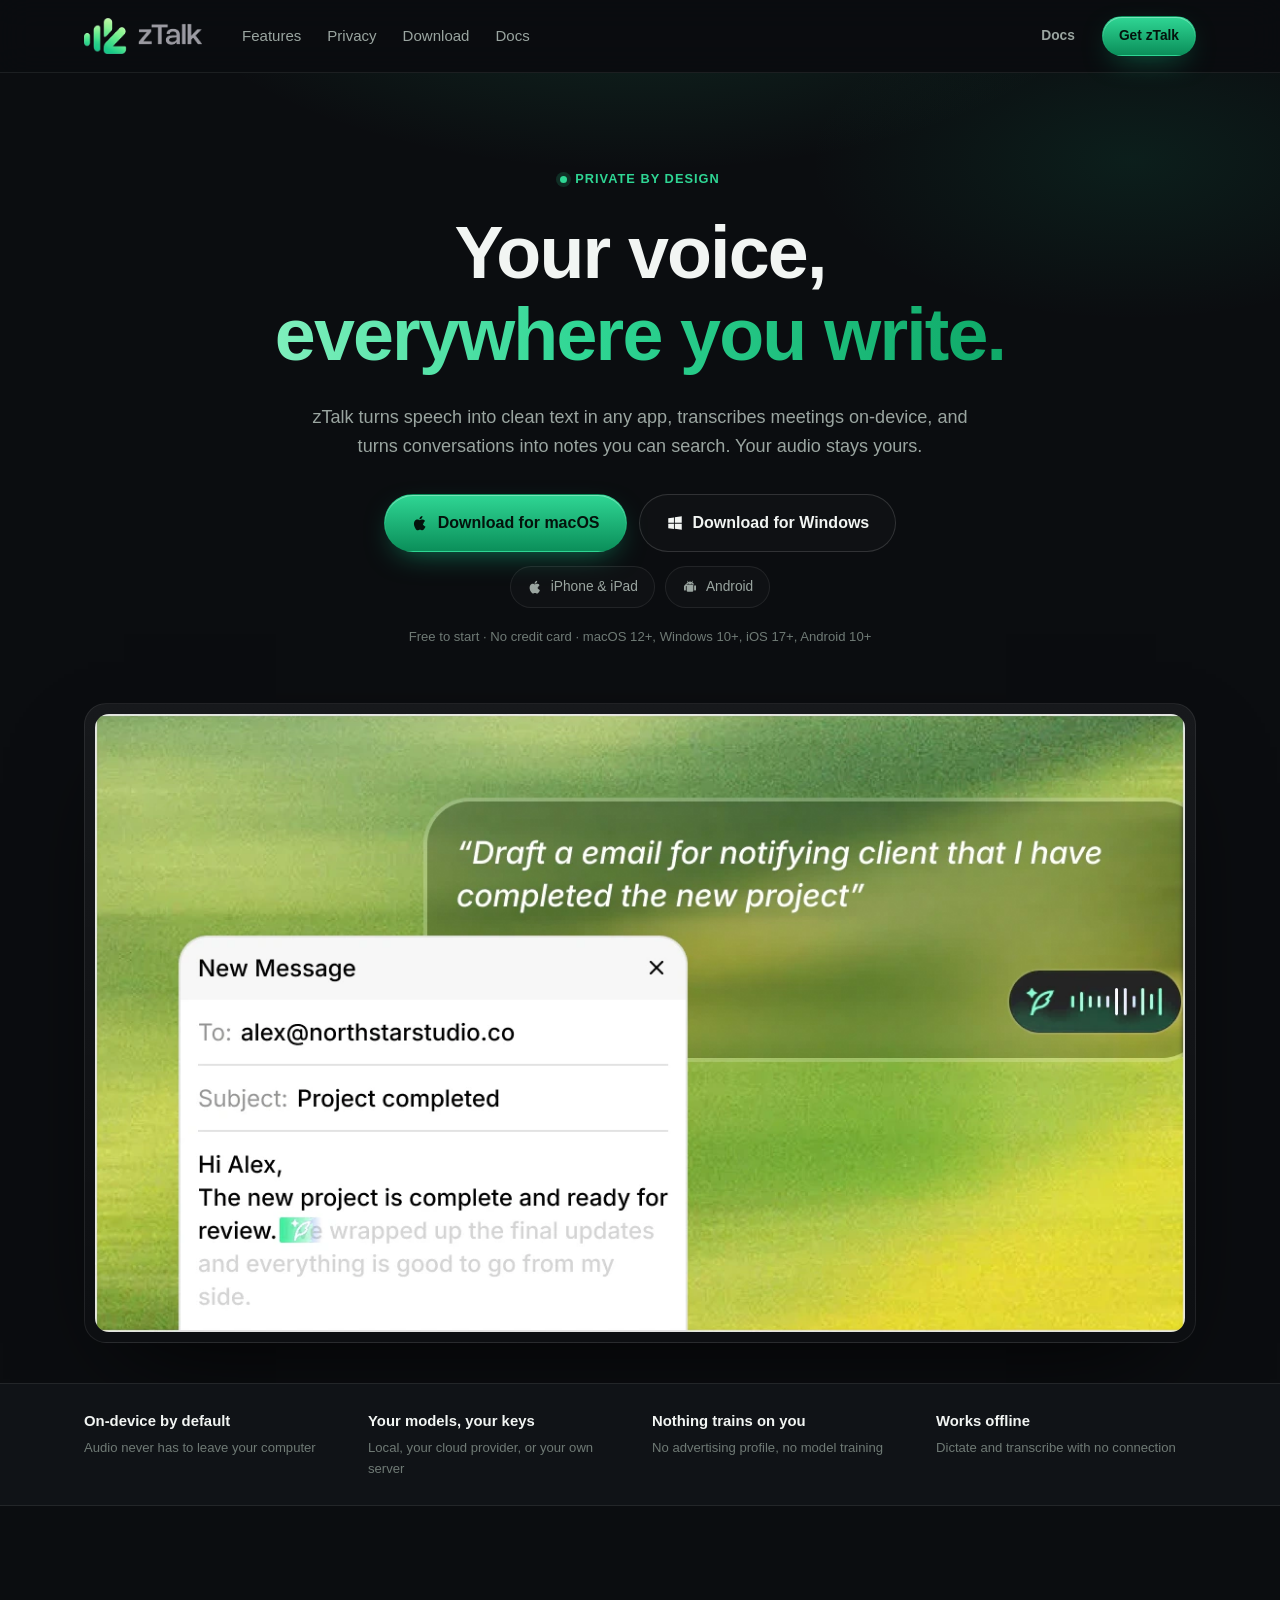
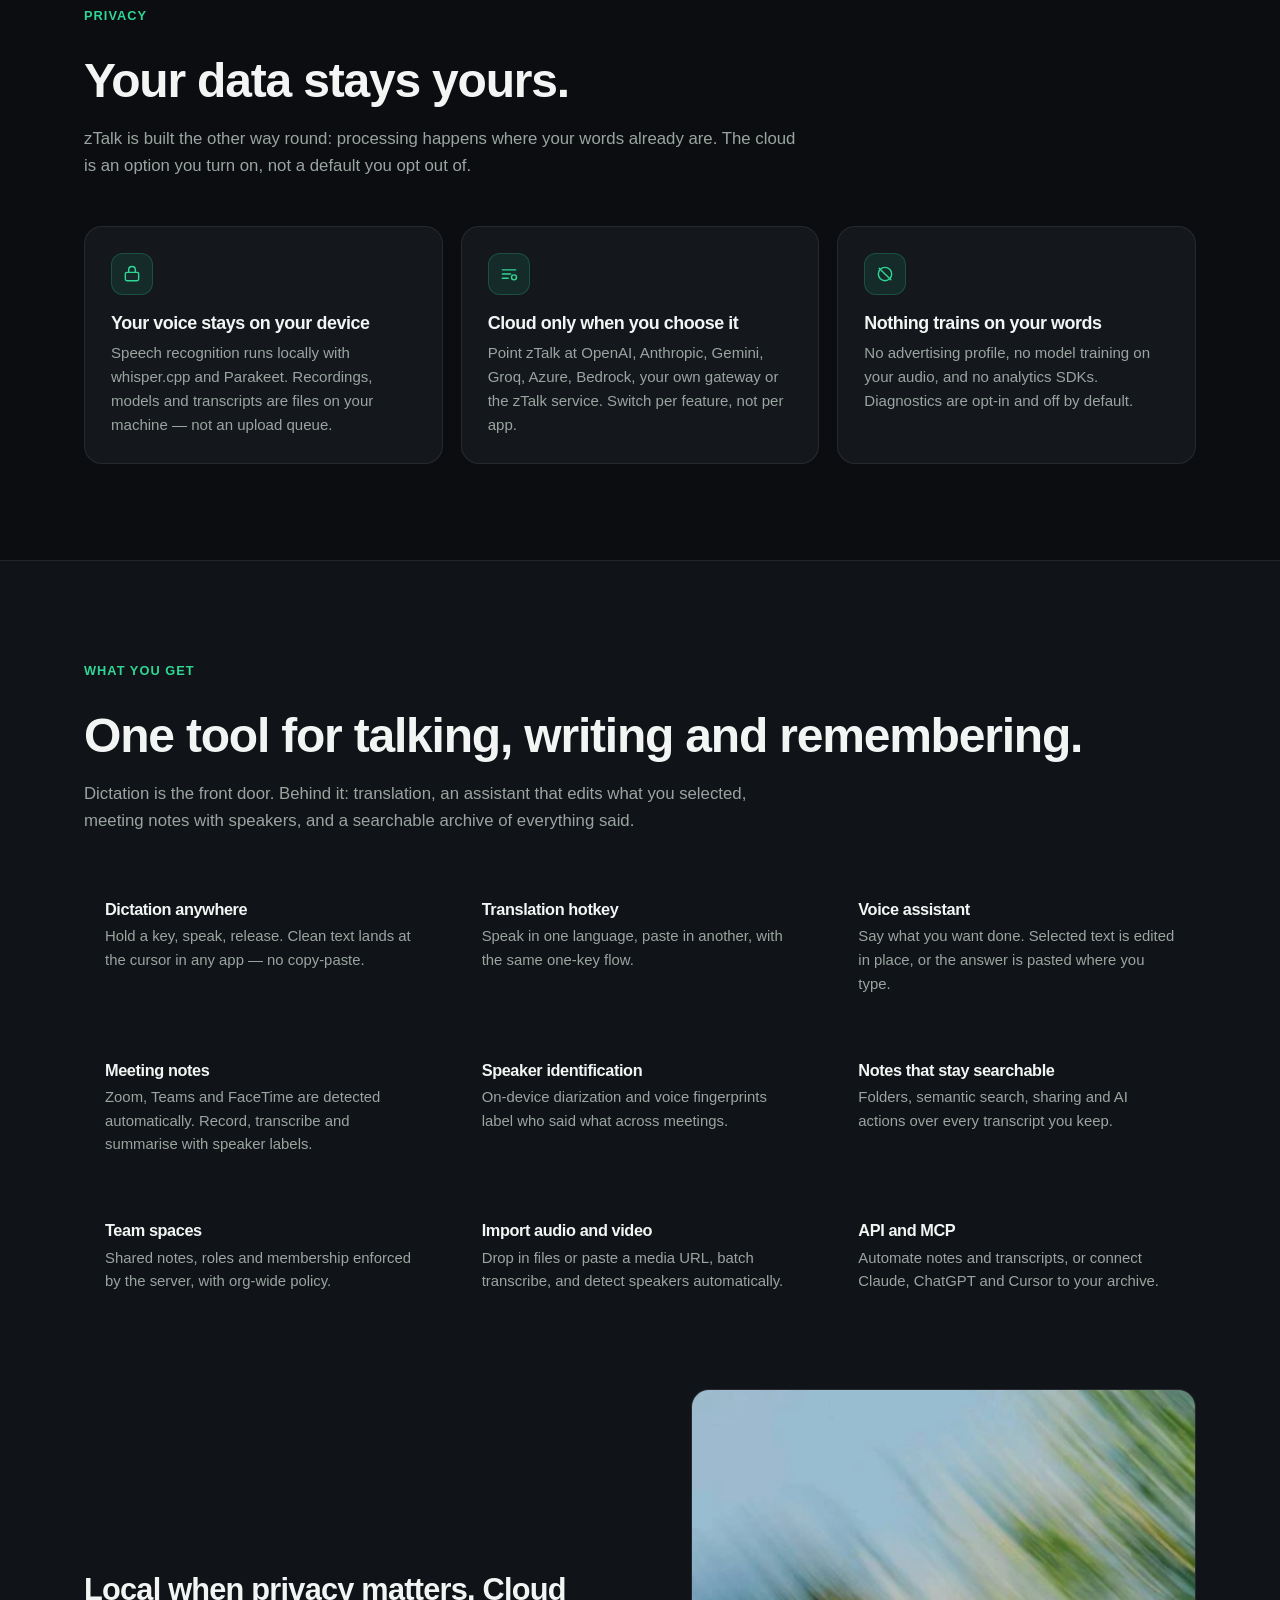
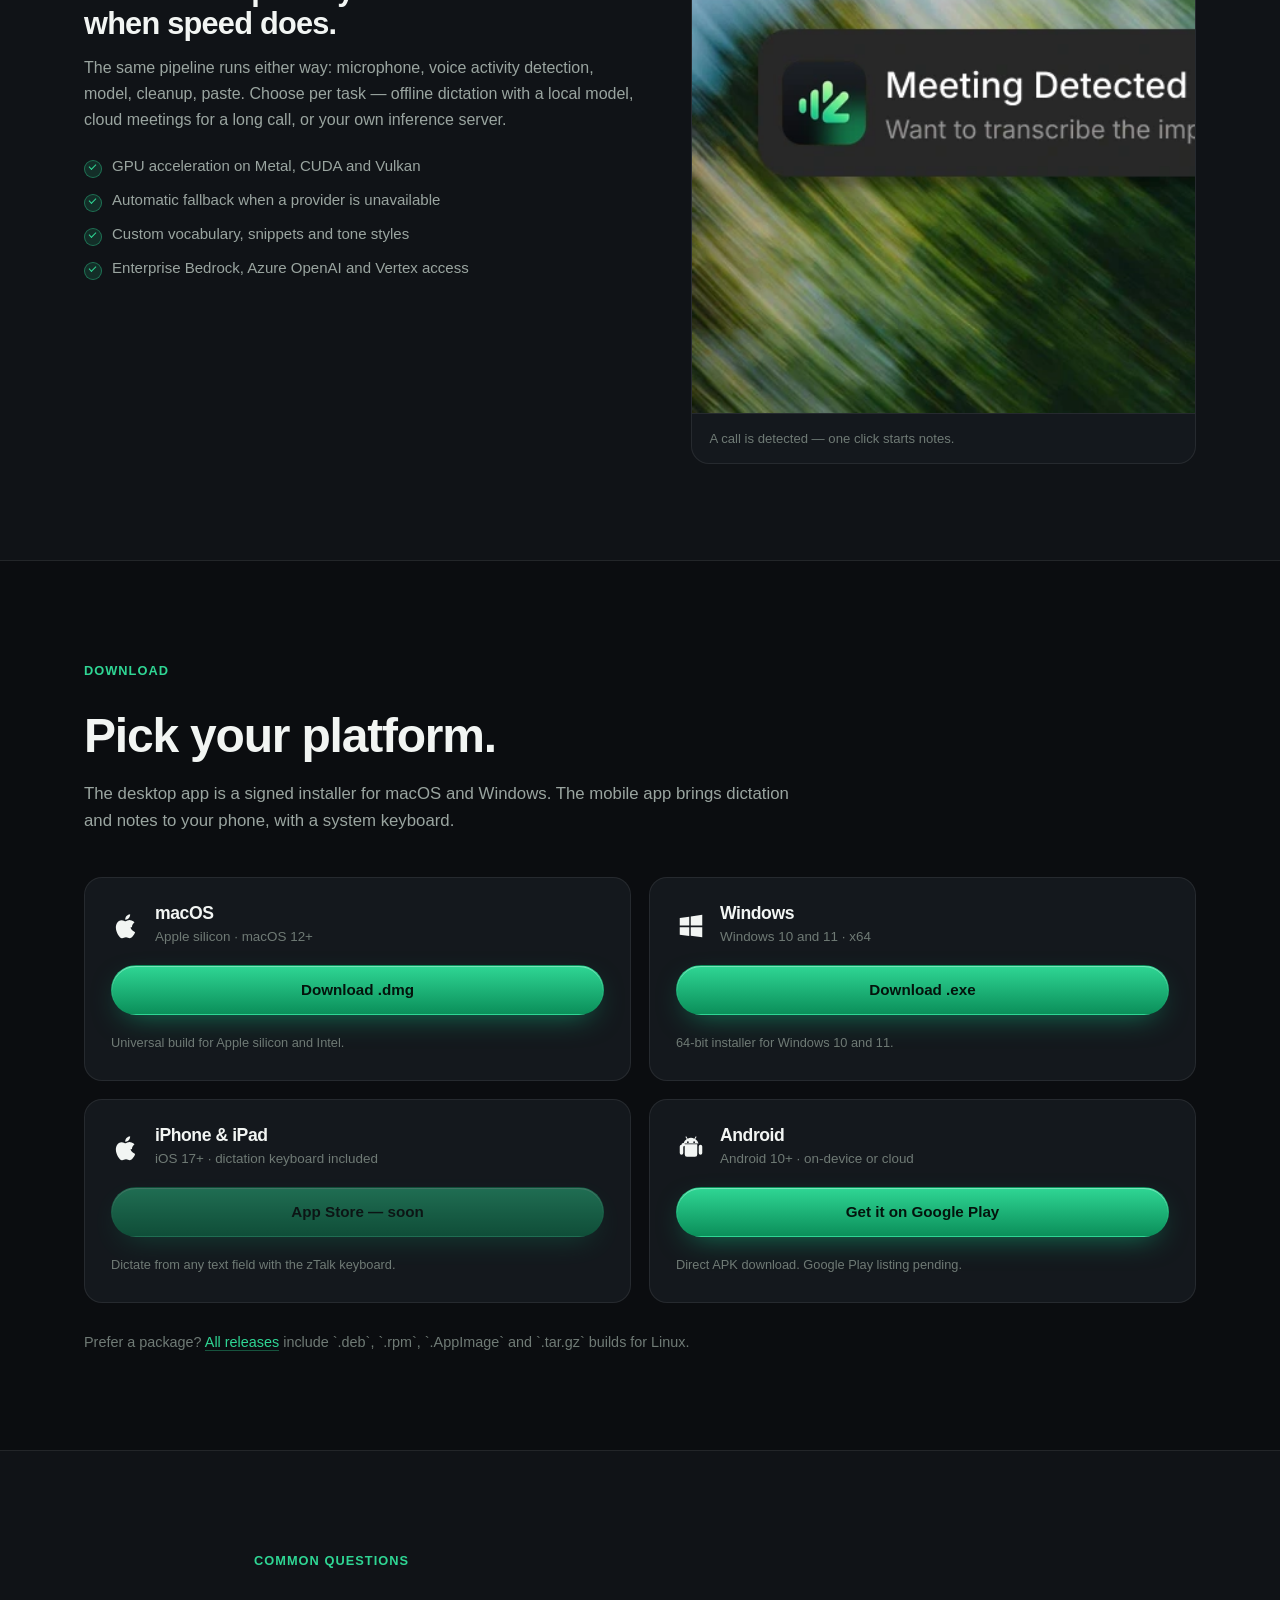
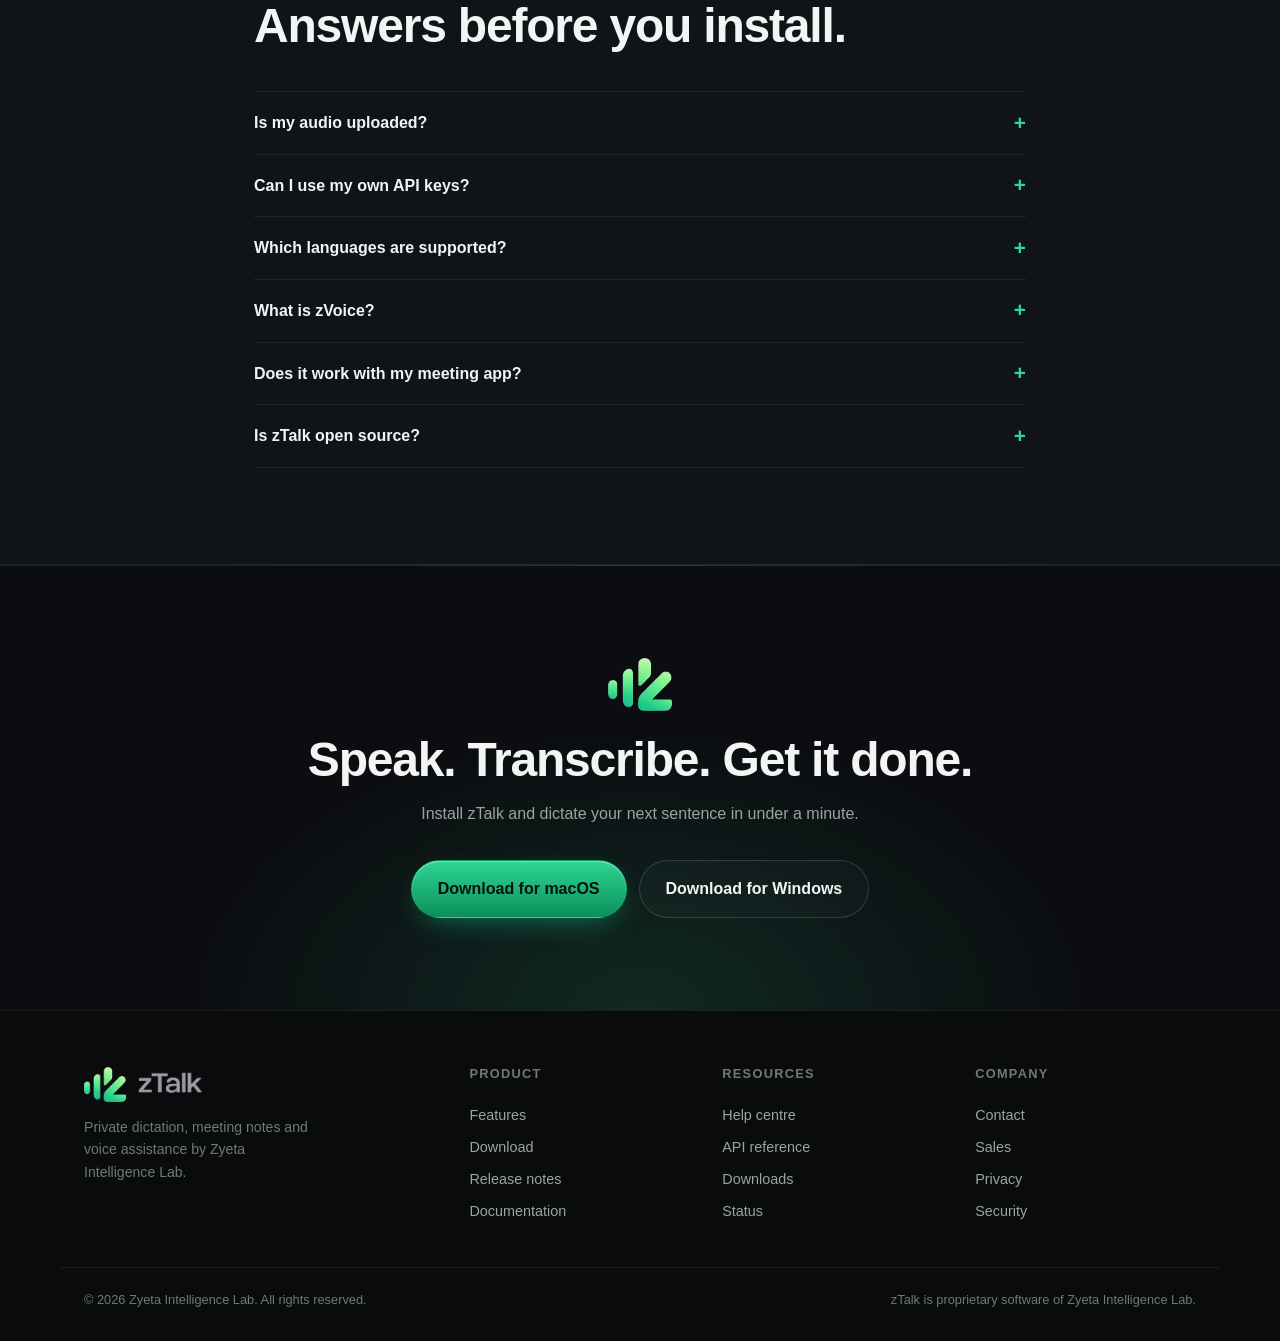
==== index.html @ 964b7e70 "zTalk website: cache-busted assets" ====
<!doctype html>
<html lang="en">
  <head>
    <meta charset="utf-8" />
    <meta name="viewport" content="width=device-width, initial-scale=1" />
    <title>zTalk — Private dictation, meeting notes and voice assistant</title>
    <meta
      name="description"
      content="zTalk turns speech into clean text in any app, transcribes meetings on-device, and turns conversations into notes. Private by default, for macOS, Windows, iOS and Android."
    />
    <meta name="theme-color" content="#0b0d10" />
    <meta property="og:title" content="zTalk — Speak. Transcribe. Get it done." />
    <meta
      property="og:description"
      content="Private voice-to-text dictation, meeting transcription and notes, by Zyeta Intelligence Lab."
    />
    <meta property="og:type" content="website" />
    <meta property="og:image" content="assets/icon.png" />
    <link rel="icon" type="image/png" href="assets/icon.png" />
    <link rel="apple-touch-icon" href="assets/icon.png" />
    <link rel="stylesheet" href="styles.css" />
  </head>
  <body>
    <a class="skip" href="#main">Skip to content</a>

    <header class="site-header" id="top">
      <div class="wrap header-inner">
        <a class="brand" href="#top" aria-label="zTalk home">
          <img src="assets/logo.png" alt="zTalk" width="128" height="38" />
        </a>
        <nav class="nav" aria-label="Primary">
          <a href="#features">Features</a>
          <a href="#privacy">Privacy</a>
          <a href="#download">Download</a>
          <a data-link="docs" href="#" rel="noopener">Docs</a>
        </nav>
        <div class="header-actions">
          <a class="btn btn-ghost btn-sm" data-link="docs" href="#" rel="noopener">Docs</a>
          <a class="btn btn-primary btn-sm" href="#download">Get zTalk</a>
        </div>
        <button
          class="menu-toggle"
          aria-expanded="false"
          aria-controls="mobile-nav"
          aria-label="Menu"
        >
          <span></span><span></span><span></span>
        </button>
      </div>
      <div class="mobile-nav" id="mobile-nav" hidden>
        <a href="#features">Features</a>
        <a href="#privacy">Privacy</a>
        <a href="#download">Download</a>
        <a data-link="docs" href="#" rel="noopener">Docs</a>
        <a href="#download">Download</a>
      </div>
    </header>

    <main id="main">
      <!-- Hero -->
      <section class="hero">
        <div class="hero-glow" aria-hidden="true"></div>
        <div class="wrap hero-inner">
          <p class="eyebrow"><span class="dot"></span> Private by design</p>
          <h1>
            Your voice,<br />
            <span class="grad">everywhere you write.</span>
          </h1>
          <p class="lede">
            zTalk turns speech into clean text in any app, transcribes meetings on-device, and turns
            conversations into notes you can search. Your audio stays yours.
          </p>

          <div class="cta-row">
            <a class="btn btn-primary btn-lg" data-link="mac" href="#" rel="noopener">
              <svg viewBox="0 0 24 24" aria-hidden="true">
                <path
                  d="M16.7 12.9c0-2.4 2-3.6 2.1-3.7-1.1-1.7-2.9-1.9-3.5-1.9-1.5-.2-2.9.9-3.6.9-.7 0-1.9-.9-3.1-.9-1.6 0-3.1.9-3.9 2.4-1.7 2.9-.4 7.2 1.2 9.6.8 1.2 1.7 2.5 3 2.4 1.2 0 1.7-.8 3.1-.8 1.4 0 1.8.8 3.1.8 1.3 0 2.1-1.2 2.9-2.3.9-1.3 1.3-2.6 1.3-2.7-.1 0-3.6-1.4-3.6-3.8zM14.3 5.6c.7-.8 1.1-2 1-3.1-1 .1-2.2.7-2.9 1.5-.6.7-1.2 1.9-1 3 1.1.1 2.2-.6 2.9-1.4z"
                />
              </svg>
              Download for macOS
            </a>
            <a class="btn btn-outline btn-lg" data-link="windows" href="#" rel="noopener">
              <svg viewBox="0 0 24 24" aria-hidden="true">
                <path
                  d="M3 5.6 10.6 4.5v7.1H3V5.6zm8.8-1.2L21 3v8.6h-9.2V4.4zM3 12.9h7.6V20L3 18.9v-6zm8.8 0H21V21l-9.2-1.3v-6.8z"
                />
              </svg>
              Download for Windows
            </a>
          </div>

          <div class="mobile-cta-row">
            <a class="chip" data-link="ios" href="#" rel="noopener">
              <svg viewBox="0 0 24 24" aria-hidden="true">
                <path
                  d="M16.7 12.9c0-2.4 2-3.6 2.1-3.7-1.1-1.7-2.9-1.9-3.5-1.9-1.5-.2-2.9.9-3.6.9-.7 0-1.9-.9-3.1-.9-1.6 0-3.1.9-3.9 2.4-1.7 2.9-.4 7.2 1.2 9.6.8 1.2 1.7 2.5 3 2.4 1.2 0 1.7-.8 3.1-.8 1.4 0 1.8.8 3.1.8 1.3 0 2.1-1.2 2.9-2.3.9-1.3 1.3-2.6 1.3-2.7-.1 0-3.6-1.4-3.6-3.8zM14.3 5.6c.7-.8 1.1-2 1-3.1-1 .1-2.2.7-2.9 1.5-.6.7-1.2 1.9-1 3 1.1.1 2.2-.6 2.9-1.4z"
                />
              </svg>
              iPhone &amp; iPad
            </a>
            <a class="chip" data-link="android" href="#" rel="noopener">
              <svg viewBox="0 0 24 24" aria-hidden="true">
                <path
                  d="M7 9h10v8.2a1.8 1.8 0 0 1-1.8 1.8H8.8A1.8 1.8 0 0 1 7 17.2V9zm-2.6.4a1.4 1.4 0 1 1 1.4 1.4V16a1.4 1.4 0 0 1-2.8 0v-5.2a1.4 1.4 0 0 1 1.4-1.4zm15.2 0a1.4 1.4 0 0 1 1.4 1.4V16a1.4 1.4 0 0 1-2.8 0v-5.2a1.4 1.4 0 0 1 1.4-1.4zM8.6 4.8l-.9-1.5a.4.4 0 0 1 .7-.4l.9 1.6a6.4 6.4 0 0 1 5.4 0l.9-1.6a.4.4 0 0 1 .7.4l-.9 1.5A5.4 5.4 0 0 1 18 8.4H6a5.4 5.4 0 0 1 2.6-3.6zM9.5 6.6a.7.7 0 1 0 0 1.4.7.7 0 0 0 0-1.4zm5 0a.7.7 0 1 0 0 1.4.7.7 0 0 0 0-1.4z"
                />
              </svg>
              Android
            </a>
          </div>

          <p class="fineprint">
            Free to start · No credit card · macOS 12+, Windows 10+, iOS 17+, Android 10+
          </p>
        </div>

        <div class="wrap hero-shot">
          <div class="shot-frame">
            <img
              src="assets/assistant-preview.webp"
              alt="Dictating an email into a mail window with the zTalk voice pill"
              width="1128"
              height="676"
              loading="eager"
            />
          </div>
        </div>
      </section>

      <!-- Trust strip -->
      <section class="strip" aria-label="Why zTalk">
        <div class="wrap strip-grid">
          <div>
            <strong>On-device by default</strong><span>Audio never has to leave your computer</span>
          </div>
          <div>
            <strong>Your models, your keys</strong
            ><span>Local, your cloud provider, or your own server</span>
          </div>
          <div>
            <strong>Nothing trains on you</strong
            ><span>No advertising profile, no model training</span>
          </div>
          <div>
            <strong>Works offline</strong><span>Dictate and transcribe with no connection</span>
          </div>
        </div>
      </section>

      <!-- Privacy -->
      <section class="section" id="privacy">
        <div class="wrap">
          <p class="eyebrow">Privacy</p>
          <h2>Your data stays yours.</h2>
          <p class="section-lede">
            zTalk is built the other way round: processing happens where your words already are. The
            cloud is an option you turn on, not a default you opt out of.
          </p>

          <div class="grid-3">
            <article class="card">
              <span class="card-icon" aria-hidden="true">
                <svg viewBox="0 0 24 24">
                  <rect x="4" y="10" width="16" height="10" rx="2" />
                  <path d="M8 10V7a4 4 0 0 1 8 0v3" />
                </svg>
              </span>
              <h3>Your voice stays on your device</h3>
              <p>
                Speech recognition runs locally with whisper.cpp and Parakeet. Recordings, models
                and transcripts are files on your machine — not an upload queue.
              </p>
            </article>
            <article class="card">
              <span class="card-icon" aria-hidden="true">
                <svg viewBox="0 0 24 24">
                  <path d="M4 7h16M4 12h10M4 17h7" />
                  <circle cx="18" cy="16" r="3" />
                </svg>
              </span>
              <h3>Cloud only when you choose it</h3>
              <p>
                Point zTalk at OpenAI, Anthropic, Gemini, Groq, Azure, Bedrock, your own gateway or
                the zTalk service. Switch per feature, not per app.
              </p>
            </article>
            <article class="card">
              <span class="card-icon" aria-hidden="true">
                <svg viewBox="0 0 24 24">
                  <circle cx="12" cy="12" r="8" />
                  <path d="M5 5l14 14" />
                </svg>
              </span>
              <h3>Nothing trains on your words</h3>
              <p>
                No advertising profile, no model training on your audio, and no analytics SDKs.
                Diagnostics are opt-in and off by default.
              </p>
            </article>
          </div>
        </div>
      </section>

      <!-- Features -->
      <section class="section section-tint" id="features">
        <div class="wrap">
          <p class="eyebrow">What you get</p>
          <h2>One tool for talking, writing and remembering.</h2>
          <p class="section-lede">
            Dictation is the front door. Behind it: translation, an assistant that edits what you
            selected, meeting notes with speakers, and a searchable archive of everything said.
          </p>

          <div class="grid-3 features">
            <article class="feature">
              <h3>Dictation anywhere</h3>
              <p>
                Hold a key, speak, release. Clean text lands at the cursor in any app — no
                copy-paste.
              </p>
            </article>
            <article class="feature">
              <h3>Translation hotkey</h3>
              <p>Speak in one language, paste in another, with the same one-key flow.</p>
            </article>
            <article class="feature">
              <h3>Voice assistant</h3>
              <p>
                Say what you want done. Selected text is edited in place, or the answer is pasted
                where you type.
              </p>
            </article>
            <article class="feature">
              <h3>Meeting notes</h3>
              <p>
                Zoom, Teams and FaceTime are detected automatically. Record, transcribe and
                summarise with speaker labels.
              </p>
            </article>
            <article class="feature">
              <h3>Speaker identification</h3>
              <p>
                On-device diarization and voice fingerprints label who said what across meetings.
              </p>
            </article>
            <article class="feature">
              <h3>Notes that stay searchable</h3>
              <p>
                Folders, semantic search, sharing and AI actions over every transcript you keep.
              </p>
            </article>
            <article class="feature">
              <h3>Team spaces</h3>
              <p>
                Shared notes, roles and membership enforced by the server, with org-wide policy.
              </p>
            </article>
            <article class="feature">
              <h3>Import audio and video</h3>
              <p>
                Drop in files or paste a media URL, batch transcribe, and detect speakers
                automatically.
              </p>
            </article>
            <article class="feature">
              <h3>API and MCP</h3>
              <p>
                Automate notes and transcripts, or connect Claude, ChatGPT and Cursor to your
                archive.
              </p>
            </article>
          </div>

          <div class="split">
            <div class="split-copy">
              <h3>Local when privacy matters. Cloud when speed does.</h3>
              <p>
                The same pipeline runs either way: microphone, voice activity detection, model,
                cleanup, paste. Choose per task — offline dictation with a local model, cloud
                meetings for a long call, or your own inference server.
              </p>
              <ul class="checks">
                <li>GPU acceleration on Metal, CUDA and Vulkan</li>
                <li>Automatic fallback when a provider is unavailable</li>
                <li>Custom vocabulary, snippets and tone styles</li>
                <li>Enterprise Bedrock, Azure OpenAI and Vertex access</li>
              </ul>
            </div>
            <figure class="split-art">
              <img
                src="assets/meeting-detected.webp"
                alt="zTalk detecting a meeting and offering to transcribe it"
                width="419"
                height="505"
                loading="lazy"
              />
              <figcaption>A call is detected — one click starts notes.</figcaption>
            </figure>
          </div>
        </div>
      </section>

      <!-- Download -->
      <section class="section" id="download">
        <div class="wrap">
          <p class="eyebrow">Download</p>
          <h2>Pick your platform.</h2>
          <p class="section-lede">
            The desktop app is a signed installer for macOS and Windows. The mobile app brings
            dictation and notes to your phone, with a system keyboard.
          </p>

          <div class="grid-2 downloads">
            <article class="download-card">
              <div class="platform-head">
                <svg viewBox="0 0 24 24" aria-hidden="true">
                  <path
                    d="M16.7 12.9c0-2.4 2-3.6 2.1-3.7-1.1-1.7-2.9-1.9-3.5-1.9-1.5-.2-2.9.9-3.6.9-.7 0-1.9-.9-3.1-.9-1.6 0-3.1.9-3.9 2.4-1.7 2.9-.4 7.2 1.2 9.6.8 1.2 1.7 2.5 3 2.4 1.2 0 1.7-.8 3.1-.8 1.4 0 1.8.8 3.1.8 1.3 0 2.1-1.2 2.9-2.3.9-1.3 1.3-2.6 1.3-2.7-.1 0-3.6-1.4-3.6-3.8zM14.3 5.6c.7-.8 1.1-2 1-3.1-1 .1-2.2.7-2.9 1.5-.6.7-1.2 1.9-1 3 1.1.1 2.2-.6 2.9-1.4z"
                  />
                </svg>
                <div>
                  <h3>macOS</h3>
                  <p>Apple silicon · macOS 12+</p>
                </div>
              </div>
              <a class="btn btn-primary btn-block" data-link="mac" href="#" rel="noopener"
                >Download .dmg</a
              >
              <p class="card-note">Universal build for Apple silicon and Intel.</p>
            </article>

            <article class="download-card">
              <div class="platform-head">
                <svg viewBox="0 0 24 24" aria-hidden="true">
                  <path
                    d="M3 5.6 10.6 4.5v7.1H3V5.6zm8.8-1.2L21 3v8.6h-9.2V4.4zM3 12.9h7.6V20L3 18.9v-6zm8.8 0H21V21l-9.2-1.3v-6.8z"
                  />
                </svg>
                <div>
                  <h3>Windows</h3>
                  <p>Windows 10 and 11 · x64</p>
                </div>
              </div>
              <a class="btn btn-primary btn-block" data-link="windows" href="#" rel="noopener"
                >Download .exe</a
              >
              <p class="card-note">64-bit installer for Windows 10 and 11.</p>
            </article>

            <article class="download-card">
              <div class="platform-head">
                <svg viewBox="0 0 24 24" aria-hidden="true">
                  <path
                    d="M16.7 12.9c0-2.4 2-3.6 2.1-3.7-1.1-1.7-2.9-1.9-3.5-1.9-1.5-.2-2.9.9-3.6.9-.7 0-1.9-.9-3.1-.9-1.6 0-3.1.9-3.9 2.4-1.7 2.9-.4 7.2 1.2 9.6.8 1.2 1.7 2.5 3 2.4 1.2 0 1.7-.8 3.1-.8 1.4 0 1.8.8 3.1.8 1.3 0 2.1-1.2 2.9-2.3.9-1.3 1.3-2.6 1.3-2.7-.1 0-3.6-1.4-3.6-3.8zM14.3 5.6c.7-.8 1.1-2 1-3.1-1 .1-2.2.7-2.9 1.5-.6.7-1.2 1.9-1 3 1.1.1 2.2-.6 2.9-1.4z"
                  />
                </svg>
                <div>
                  <h3>iPhone &amp; iPad</h3>
                  <p>iOS 17+ · dictation keyboard included</p>
                </div>
              </div>
              <a class="btn btn-primary btn-block" data-link="ios" href="#" rel="noopener"
                >Open the App Store</a
              >
              <p class="card-note">Dictate from any text field with the zTalk keyboard.</p>
            </article>

            <article class="download-card">
              <div class="platform-head">
                <svg viewBox="0 0 24 24" aria-hidden="true">
                  <path
                    d="M7 9h10v8.2a1.8 1.8 0 0 1-1.8 1.8H8.8A1.8 1.8 0 0 1 7 17.2V9zm-2.6.4a1.4 1.4 0 1 1 1.4 1.4V16a1.4 1.4 0 0 1-2.8 0v-5.2a1.4 1.4 0 0 1 1.4-1.4zm15.2 0a1.4 1.4 0 0 1 1.4 1.4V16a1.4 1.4 0 0 1-2.8 0v-5.2a1.4 1.4 0 0 1 1.4-1.4zM8.6 4.8l-.9-1.5a.4.4 0 0 1 .7-.4l.9 1.6a6.4 6.4 0 0 1 5.4 0l.9-1.6a.4.4 0 0 1 .7.4l-.9 1.5A5.4 5.4 0 0 1 18 8.4H6a5.4 5.4 0 0 1 2.6-3.6zM9.5 6.6a.7.7 0 1 0 0 1.4.7.7 0 0 0 0-1.4zm5 0a.7.7 0 1 0 0 1.4.7.7 0 0 0 0-1.4z"
                  />
                </svg>
                <div>
                  <h3>Android</h3>
                  <p>Android 10+ · on-device or cloud</p>
                </div>
              </div>
              <a class="btn btn-primary btn-block" data-link="android" href="#" rel="noopener"
                >Get it on Google Play</a
              >
              <p class="card-note">Direct APK download. Google Play listing pending.</p>
            </article>
          </div>

          <p class="download-foot">
            Prefer a package?
            <a data-link="releases" href="#" rel="noopener">All releases</a> include `.deb`, `.rpm`,
            `.AppImage` and `.tar.gz` builds for Linux.
          </p>
        </div>
      </section>

      <!-- FAQ -->
      <section class="section section-tint" id="faq">
        <div class="wrap narrow">
          <p class="eyebrow">Common questions</p>
          <h2>Answers before you install.</h2>

          <div class="faq">
            <details>
              <summary>Is my audio uploaded?</summary>
              <p>
                Only if you choose a cloud mode. Local dictation, local meetings and local cleanup
                run on your machine; you can verify it by disconnecting from the network.
              </p>
            </details>
            <details>
              <summary>Can I use my own API keys?</summary>
              <p>
                Yes. Add keys for OpenAI, Anthropic, Gemini, Groq, Mistral, OpenRouter, xAI,
                Deepgram, AssemblyAI, Corti or a custom OpenAI-compatible endpoint, or point zTalk
                at your own self-hosted server.
              </p>
            </details>
            <details>
              <summary>Which languages are supported?</summary>
              <p>
                Dictation covers the languages of the local model you choose — zVoice and Whisper
                are multilingual, Parakeet and Cohere cover their own sets. The interface is
                translated into 11 languages.
              </p>
            </details>
            <details>
              <summary>What is zVoice?</summary>
              <p>
                zVoice is our streaming and offline speech model. It transcribes while you talk,
                returns one clean transcript on release, and can also run fully on-device.
              </p>
            </details>
            <details>
              <summary>Does it work with my meeting app?</summary>
              <p>
                zTalk detects Zoom, Teams, FaceTime, Webex and browser calls. It captures system
                audio locally and labels speakers, so the other participants are not recorded
                separately or joined by a bot.
              </p>
            </details>
            <details>
              <summary>Is zTalk open source?</summary>
              <p>
                zTalk is proprietary software by Zyeta Intelligence Lab. It is not open
                source, and no part of it may be redistributed without written permission.
              </p>
            </details>
          </div>
        </div>
      </section>

      <!-- CTA -->
      <section class="cta">
        <div class="wrap cta-inner">
          <img src="assets/mark.png" alt="" width="64" height="53" aria-hidden="true" />
          <h2>Speak. Transcribe. Get it done.</h2>
          <p>Install zTalk and dictate your next sentence in under a minute.</p>
          <div class="cta-row">
            <a class="btn btn-primary btn-lg" data-link="mac" href="#" rel="noopener"
              >Download for macOS</a
            >
            <a class="btn btn-outline btn-lg" data-link="windows" href="#" rel="noopener"
              >Download for Windows</a
            >
          </div>
        </div>
      </section>
    </main>

    <footer class="site-footer">
      <div class="wrap footer-grid">
        <div class="footer-brand">
          <img src="assets/logo.png" alt="zTalk" width="128" height="38" />
          <p>Private dictation, meeting notes and voice assistance by Zyeta Intelligence Lab.</p>
        </div>
        <div>
          <h4>Product</h4>
          <a href="#features">Features</a>
          <a href="#download">Download</a>
          <a data-link="releases" href="#" rel="noopener">Release notes</a>
          <a data-link="docs" href="#" rel="noopener">Documentation</a>
        </div>
        <div>
          <h4>Resources</h4>
          <a data-link="docs" href="#" rel="noopener">Help centre</a>
          <a data-link="docs" href="#" rel="noopener">API reference</a>
          <a href="#download">Downloads</a>
          <a data-link="status" href="#" rel="noopener">Status</a>
        </div>
        <div>
          <h4>Company</h4>
          <a data-link="contact" href="#">Contact</a>
          <a data-link="sales" href="#">Sales</a>
          <a href="#privacy">Privacy</a>
          <a href="#faq">Security</a>
        </div>
      </div>
      <div class="wrap footer-bottom">
        <p>© <span id="year">2026</span> Zyeta Intelligence Lab. All rights reserved.</p>
        <p class="footer-legal">zTalk is proprietary software of Zyeta Intelligence Lab.</p>
      </div>
    </footer>

    <script src="config.js?v=1"></script>
    <script src="script.js?v=1"></script>
  </body>
</html>
---- styles.css ----
:root {
  --bg: #0b0d10;
  --bg-soft: #101317;
  --surface: #14181d;
  --surface-2: #191e24;
  --line: rgba(255, 255, 255, 0.08);
  --line-strong: rgba(255, 255, 255, 0.14);
  --text: #f2f5f3;
  --muted: #9aa5a0;
  --muted-2: #6f7a75;
  --brand: #12b981;
  --brand-bright: #2fd694;
  --brand-deep: #0b8f5a;
  --radius: 18px;
  --wrap: 1160px;
  --font:
    "Inter", -apple-system, BlinkMacSystemFont, "Segoe UI", Roboto, Helvetica, Arial, sans-serif;
}

* {
  box-sizing: border-box;
}

html {
  scroll-behavior: smooth;
}

body {
  margin: 0;
  background: var(--bg);
  color: var(--text);
  font-family: var(--font);
  font-size: 16px;
  line-height: 1.6;
  -webkit-font-smoothing: antialiased;
}

img {
  max-width: 100%;
  height: auto;
  display: block;
}

a {
  color: inherit;
  text-decoration: none;
}

h1,
h2,
h3,
h4 {
  margin: 0;
  line-height: 1.12;
  letter-spacing: -0.025em;
  font-weight: 600;
}

h1 {
  font-size: clamp(2.7rem, 6vw, 4.6rem);
}

h2 {
  font-size: clamp(2rem, 4vw, 3rem);
}

h3 {
  font-size: 1.12rem;
}

p {
  margin: 0;
}

.wrap {
  width: 100%;
  max-width: var(--wrap);
  margin: 0 auto;
  padding: 0 24px;
}

.narrow {
  max-width: 820px;
}

.skip {
  position: absolute;
  left: -999px;
  top: 0;
  background: var(--brand);
  color: #04130c;
  padding: 10px 16px;
  border-radius: 0 0 10px 0;
  z-index: 100;
}
.skip:focus {
  left: 0;
}

/* Header */
.site-header {
  position: sticky;
  top: 0;
  z-index: 50;
  backdrop-filter: blur(16px);
  background: rgba(11, 13, 16, 0.72);
  border-bottom: 1px solid var(--line);
}

.header-inner {
  display: flex;
  align-items: center;
  gap: 28px;
  height: 72px;
}

.brand img {
  width: 118px;
  height: auto;
}

.nav {
  display: flex;
  gap: 26px;
  margin-left: 12px;
  font-size: 0.94rem;
  color: var(--muted);
}
.nav a:hover {
  color: var(--text);
}

.header-actions {
  margin-left: auto;
  display: flex;
  align-items: center;
  gap: 10px;
}

.menu-toggle {
  display: none;
  margin-left: auto;
  background: none;
  border: 1px solid var(--line);
  border-radius: 10px;
  padding: 9px 10px;
  cursor: pointer;
}
.menu-toggle span {
  display: block;
  width: 18px;
  height: 2px;
  background: var(--text);
  margin: 4px 0;
  border-radius: 2px;
}

.mobile-nav {
  display: none;
  flex-direction: column;
  padding: 8px 24px 20px;
  border-top: 1px solid var(--line);
  gap: 4px;
}
.mobile-nav a {
  padding: 10px 0;
  color: var(--muted);
}

/* Buttons */
.btn {
  display: inline-flex;
  align-items: center;
  justify-content: center;
  gap: 9px;
  border-radius: 999px;
  font-weight: 600;
  font-size: 0.95rem;
  padding: 12px 22px;
  border: 1px solid transparent;
  transition:
    transform 0.16s ease,
    filter 0.16s ease,
    background 0.16s ease,
    border-color 0.16s ease;
  white-space: nowrap;
}
.btn svg {
  width: 18px;
  height: 18px;
  fill: currentColor;
}
.btn:hover {
  transform: translateY(-1px);
}
.btn-primary {
  background: linear-gradient(180deg, var(--brand-bright), var(--brand-deep));
  color: #04130c;
  box-shadow:
    inset 0 1px 0 rgba(255, 255, 255, 0.35),
    0 10px 30px -12px rgba(18, 185, 129, 0.7);
}
.btn-primary:hover {
  filter: brightness(1.06);
}
.btn-outline {
  border-color: var(--line-strong);
  background: rgba(255, 255, 255, 0.02);
}
.btn-outline:hover {
  background: rgba(255, 255, 255, 0.06);
}
.btn-ghost {
  color: var(--muted);
}
.btn-ghost:hover {
  color: var(--text);
}
.btn-sm {
  padding: 8px 16px;
  font-size: 0.86rem;
}
.btn-lg {
  padding: 15px 26px;
  font-size: 1rem;
}
.btn-block {
  width: 100%;
}
.btn[aria-disabled="true"] {
  opacity: 0.45;
  pointer-events: none;
}

/* Hero */
.hero {
  position: relative;
  padding: 92px 0 40px;
  overflow: hidden;
}
.hero-glow {
  position: absolute;
  inset: -20% -10% auto;
  height: 760px;
  background:
    radial-gradient(46% 42% at 50% 18%, rgba(47, 214, 148, 0.16), transparent 70%),
    radial-gradient(30% 30% at 82% 46%, rgba(18, 185, 129, 0.1), transparent 70%);
  pointer-events: none;
}
.hero-inner {
  position: relative;
  text-align: center;
}
.eyebrow {
  display: inline-flex;
  align-items: center;
  gap: 8px;
  color: var(--brand-bright);
  font-size: 0.8rem;
  font-weight: 600;
  letter-spacing: 0.08em;
  text-transform: uppercase;
  margin-bottom: 22px;
}
.dot {
  width: 7px;
  height: 7px;
  border-radius: 50%;
  background: var(--brand-bright);
  box-shadow: 0 0 0 4px rgba(47, 214, 148, 0.16);
}
.grad {
  background: linear-gradient(92deg, #7ff0bd 0%, #2fd694 42%, #0fa968 100%);
  -webkit-background-clip: text;
  background-clip: text;
  color: transparent;
}
.lede {
  max-width: 680px;
  margin: 26px auto 0;
  color: var(--muted);
  font-size: 1.13rem;
}
.cta-row {
  display: flex;
  justify-content: center;
  flex-wrap: wrap;
  gap: 12px;
  margin-top: 34px;
}
.mobile-cta-row {
  display: flex;
  justify-content: center;
  gap: 10px;
  margin-top: 14px;
}
.chip {
  display: inline-flex;
  align-items: center;
  gap: 8px;
  border: 1px solid var(--line);
  border-radius: 999px;
  padding: 9px 16px;
  color: var(--muted);
  font-size: 0.86rem;
  background: rgba(255, 255, 255, 0.02);
}
.chip svg {
  width: 16px;
  height: 16px;
  fill: currentColor;
}
.chip:hover {
  color: var(--text);
  border-color: var(--line-strong);
}
.fineprint {
  margin-top: 18px;
  color: var(--muted-2);
  font-size: 0.82rem;
}

.hero-shot {
  margin-top: 56px;
}
.shot-frame {
  border-radius: 22px;
  border: 1px solid var(--line);
  background: linear-gradient(180deg, rgba(255, 255, 255, 0.05), rgba(255, 255, 255, 0.01));
  padding: 10px;
  box-shadow: 0 40px 100px -40px rgba(0, 0, 0, 0.9);
}
.shot-frame img {
  border-radius: 14px;
}

/* Strip */
.strip {
  border-block: 1px solid var(--line);
  background: var(--bg-soft);
  padding: 26px 0;
}
.strip-grid {
  display: grid;
  grid-template-columns: repeat(4, 1fr);
  gap: 24px;
}
.strip-grid div {
  display: flex;
  flex-direction: column;
  gap: 3px;
}
.strip-grid strong {
  font-size: 0.93rem;
}
.strip-grid span {
  color: var(--muted-2);
  font-size: 0.82rem;
}

/* Sections */
.section {
  padding: 96px 0;
}
.section-tint {
  background: var(--bg-soft);
  border-block: 1px solid var(--line);
}
.section-lede {
  max-width: 720px;
  color: var(--muted);
  font-size: 1.05rem;
  margin-top: 18px;
}
.section h2 {
  margin-top: 6px;
}

.grid-3 {
  display: grid;
  grid-template-columns: repeat(3, 1fr);
  gap: 18px;
  margin-top: 46px;
}
.grid-2 {
  display: grid;
  grid-template-columns: repeat(2, 1fr);
  gap: 18px;
  margin-top: 46px;
}

.card {
  background: var(--surface);
  border: 1px solid var(--line);
  border-radius: var(--radius);
  padding: 26px;
}
.card h3 {
  margin-top: 18px;
}
.card p {
  color: var(--muted);
  margin-top: 8px;
  font-size: 0.94rem;
}
.card-icon {
  display: inline-flex;
  align-items: center;
  justify-content: center;
  width: 42px;
  height: 42px;
  border-radius: 12px;
  background: rgba(47, 214, 148, 0.1);
  border: 1px solid rgba(47, 214, 148, 0.22);
}
.card-icon svg {
  width: 20px;
  height: 20px;
  fill: none;
  stroke: var(--brand-bright);
  stroke-width: 1.7;
  stroke-linecap: round;
  stroke-linejoin: round;
}

/* Features */
.features {
  margin-top: 42px;
}
.feature {
  padding: 22px 20px;
  border-radius: 14px;
  border: 1px solid transparent;
  transition:
    background 0.2s ease,
    border-color 0.2s ease;
}
.feature:hover {
  background: rgba(255, 255, 255, 0.025);
  border-color: var(--line);
}
.feature h3 {
  font-size: 1.02rem;
}
.feature p {
  color: var(--muted);
  font-size: 0.93rem;
  margin-top: 7px;
}

/* Split */
.split {
  display: grid;
  grid-template-columns: 1.05fr 0.95fr;
  gap: 48px;
  align-items: center;
  margin-top: 72px;
}
.split-copy h3 {
  font-size: clamp(1.5rem, 2.4vw, 2rem);
}
.split-copy p {
  color: var(--muted);
  margin-top: 14px;
}
.checks {
  list-style: none;
  padding: 0;
  margin: 22px 0 0;
  display: grid;
  gap: 10px;
}
.checks li {
  position: relative;
  padding-left: 28px;
  color: var(--muted);
  font-size: 0.94rem;
}
.checks li::before {
  content: "";
  position: absolute;
  left: 0;
  top: 6px;
  width: 16px;
  height: 16px;
  border-radius: 50%;
  background: rgba(47, 214, 148, 0.14);
  border: 1px solid rgba(47, 214, 148, 0.4);
}
.checks li::after {
  content: "";
  position: absolute;
  left: 5px;
  top: 10px;
  width: 6px;
  height: 3px;
  border-left: 1.6px solid var(--brand-bright);
  border-bottom: 1.6px solid var(--brand-bright);
  transform: rotate(-45deg);
}
.split-art {
  margin: 0;
  border-radius: var(--radius);
  overflow: hidden;
  border: 1px solid var(--line);
  background: var(--surface);
}
.split-art img {
  width: 100%;
  object-fit: cover;
}
.split-art figcaption {
  padding: 14px 18px;
  color: var(--muted-2);
  font-size: 0.82rem;
  border-top: 1px solid var(--line);
}

/* Downloads */
.downloads {
  margin-top: 42px;
}
.download-card {
  background: var(--surface);
  border: 1px solid var(--line);
  border-radius: var(--radius);
  padding: 26px;
  display: flex;
  flex-direction: column;
  gap: 18px;
}
.platform-head {
  display: flex;
  align-items: center;
  gap: 14px;
}
.platform-head svg {
  width: 30px;
  height: 30px;
  fill: var(--text);
  flex: none;
}
.platform-head h3 {
  font-size: 1.1rem;
}
.platform-head p {
  color: var(--muted-2);
  font-size: 0.84rem;
  margin-top: 2px;
}
.card-note {
  color: var(--muted-2);
  font-size: 0.8rem;
}
.download-foot {
  margin-top: 28px;
  color: var(--muted-2);
  font-size: 0.9rem;
}
.download-foot a {
  color: var(--brand-bright);
  border-bottom: 1px solid rgba(47, 214, 148, 0.35);
}

/* FAQ */
.faq {
  margin-top: 38px;
  border-top: 1px solid var(--line);
}
.faq details {
  border-bottom: 1px solid var(--line);
  padding: 18px 0;
}
.faq summary {
  cursor: pointer;
  font-weight: 550;
  list-style: none;
  display: flex;
  justify-content: space-between;
  gap: 18px;
  align-items: center;
}
.faq summary::-webkit-details-marker {
  display: none;
}
.faq summary::after {
  content: "+";
  color: var(--brand-bright);
  font-size: 1.3rem;
  line-height: 1;
}
.faq details[open] summary::after {
  content: "–";
}
.faq p {
  color: var(--muted);
  margin-top: 12px;
  max-width: 68ch;
  font-size: 0.95rem;
}
.faq code {
  background: rgba(255, 255, 255, 0.06);
  padding: 2px 6px;
  border-radius: 6px;
  font-size: 0.86em;
}

/* CTA */
.cta {
  padding: 92px 0;
  background:
    radial-gradient(50% 90% at 50% 100%, rgba(47, 214, 148, 0.14), transparent 70%), var(--bg);
  border-top: 1px solid var(--line);
}
.cta-inner {
  text-align: center;
  display: flex;
  flex-direction: column;
  align-items: center;
}
.cta-inner img {
  margin-bottom: 22px;
}
.cta-inner p {
  color: var(--muted);
  margin-top: 14px;
}

/* Footer */
.site-footer {
  border-top: 1px solid var(--line);
  background: #090b0d;
  padding: 56px 0 30px;
}
.footer-grid {
  display: grid;
  grid-template-columns: 1.6fr 1fr 1fr 1fr;
  gap: 32px;
}
.footer-brand img {
  width: 118px;
}
.footer-brand p {
  color: var(--muted-2);
  font-size: 0.88rem;
  margin-top: 14px;
  max-width: 30ch;
}
.footer-grid h4 {
  font-size: 0.8rem;
  text-transform: uppercase;
  letter-spacing: 0.1em;
  color: var(--muted-2);
  margin-bottom: 14px;
}
.footer-grid > div:not(.footer-brand) {
  display: flex;
  flex-direction: column;
  gap: 9px;
  font-size: 0.9rem;
}
.footer-grid a {
  color: var(--muted);
}
.footer-grid a:hover {
  color: var(--text);
}
.footer-bottom {
  display: flex;
  justify-content: space-between;
  gap: 16px;
  flex-wrap: wrap;
  border-top: 1px solid var(--line);
  margin-top: 44px;
  padding-top: 22px;
  color: var(--muted-2);
  font-size: 0.8rem;
}

/* Responsive */
@media (max-width: 900px) {
  .nav,
  .header-actions {
    display: none;
  }
  .menu-toggle {
    display: block;
  }
  .mobile-nav:not([hidden]) {
    display: flex;
  }
  .grid-3,
  .grid-2,
  .strip-grid,
  .footer-grid {
    grid-template-columns: 1fr 1fr;
  }
  .split {
    grid-template-columns: 1fr;
    gap: 32px;
  }
  .hero {
    padding-top: 64px;
  }
}

@media (max-width: 620px) {
  .grid-3,
  .grid-2,
  .strip-grid,
  .footer-grid {
    grid-template-columns: 1fr;
  }
  .section {
    padding: 68px 0;
  }
  .cta-row .btn {
    width: 100%;
  }
  .fineprint {
    line-height: 1.5;
  }
}

@media (prefers-reduced-motion: reduce) {
  html {
    scroll-behavior: auto;
  }
  .btn {
    transition: none;
  }
}
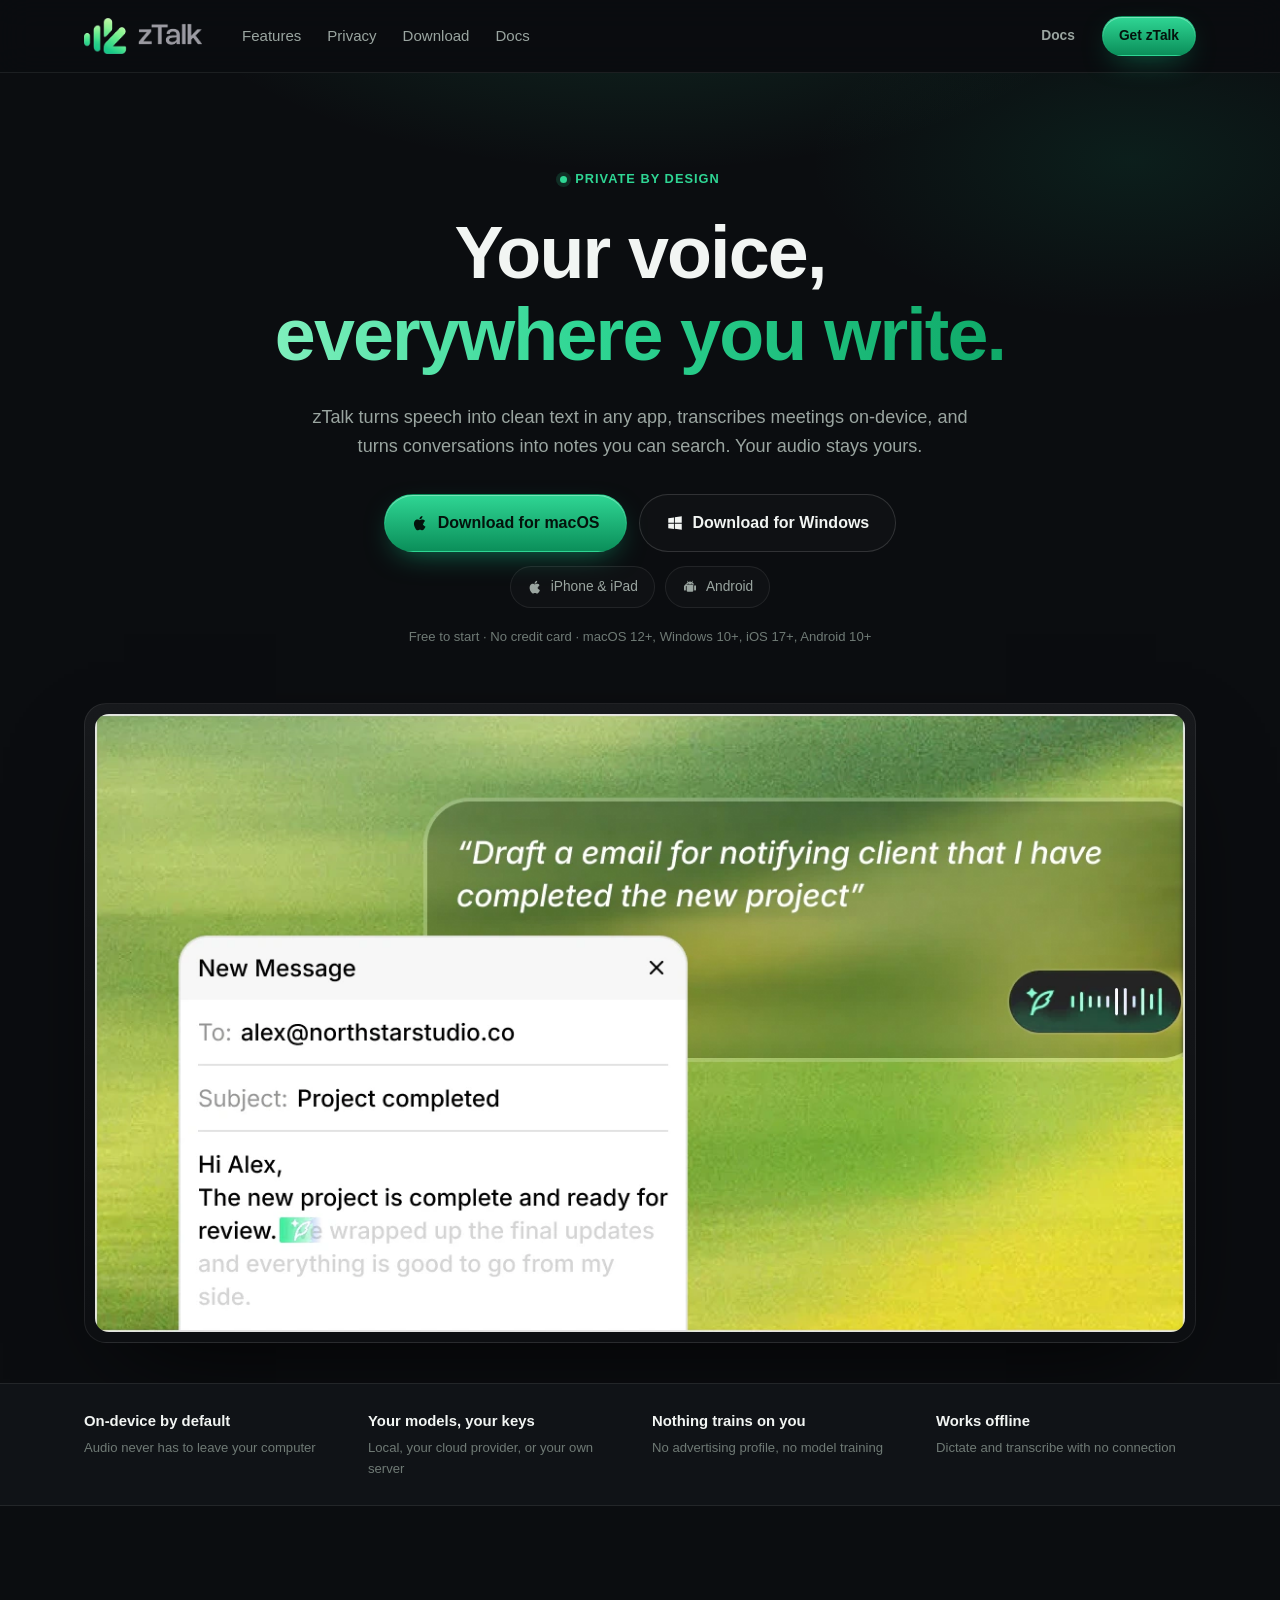
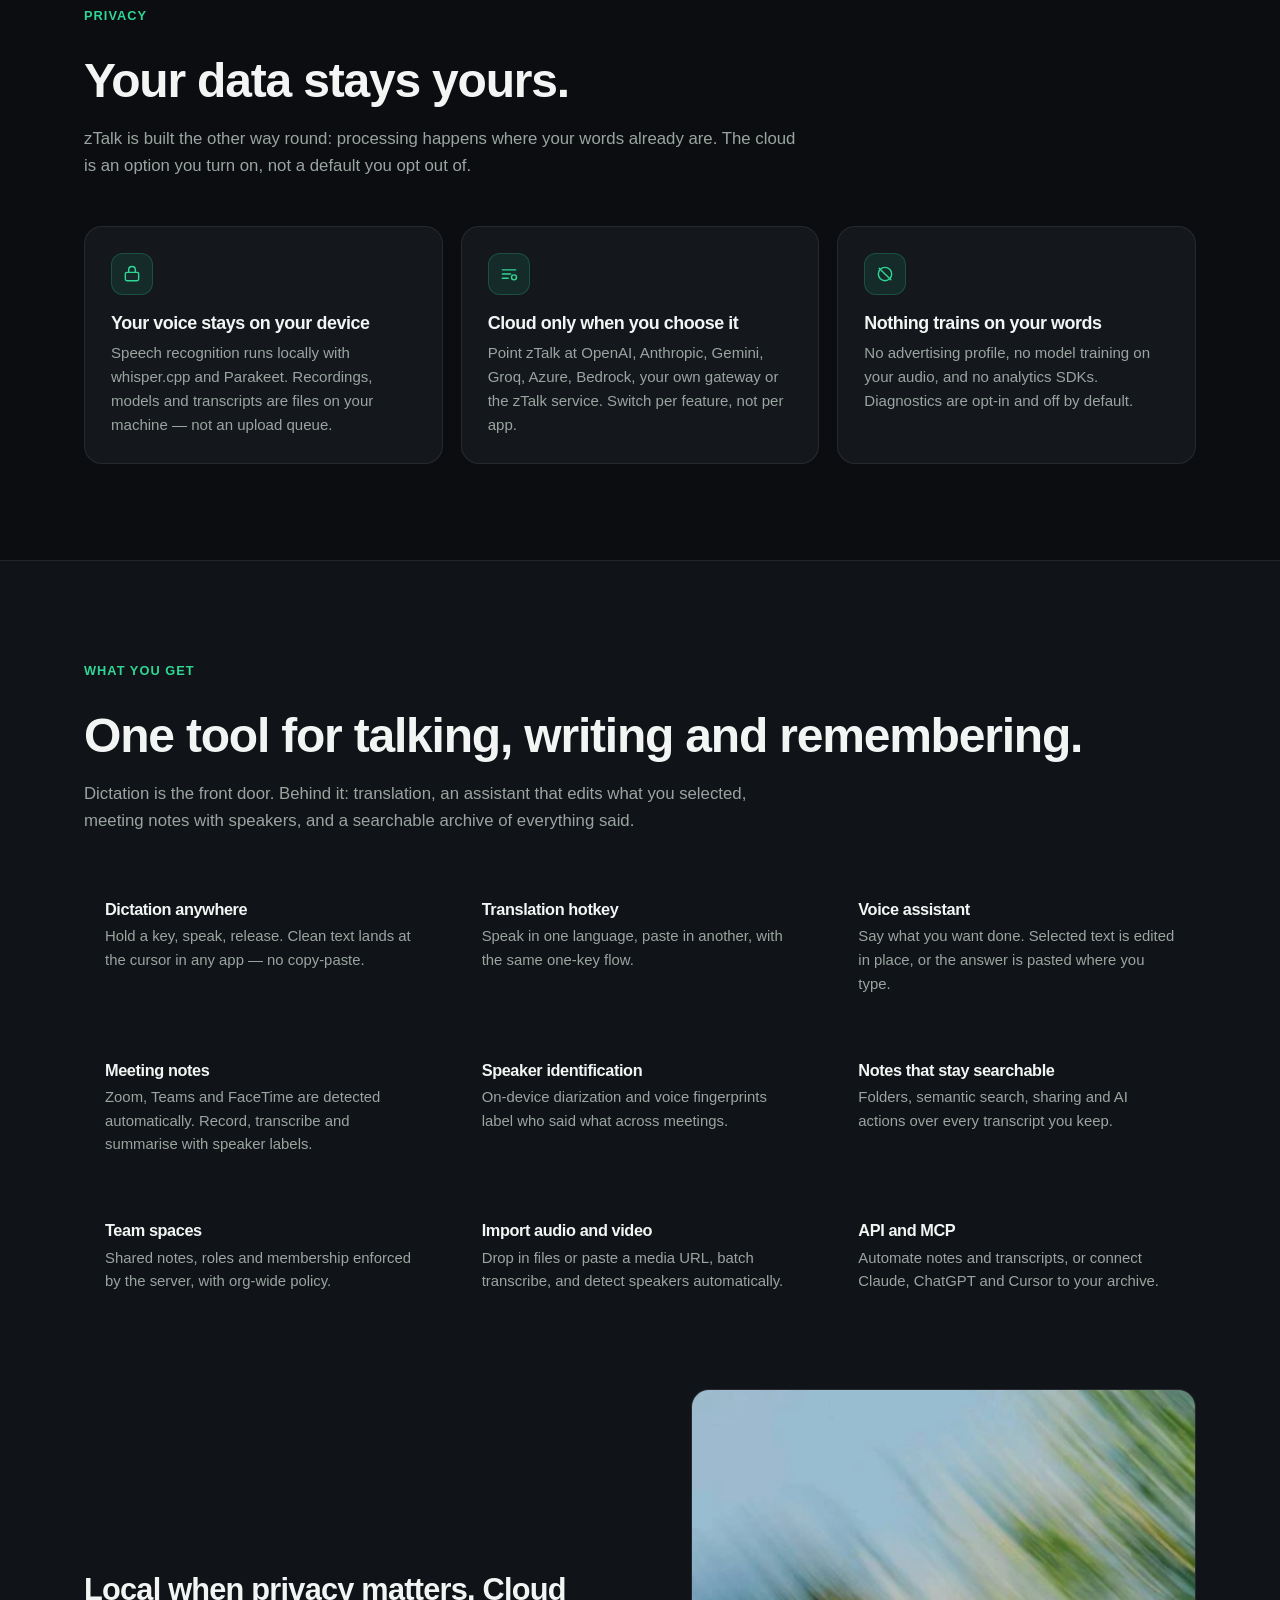
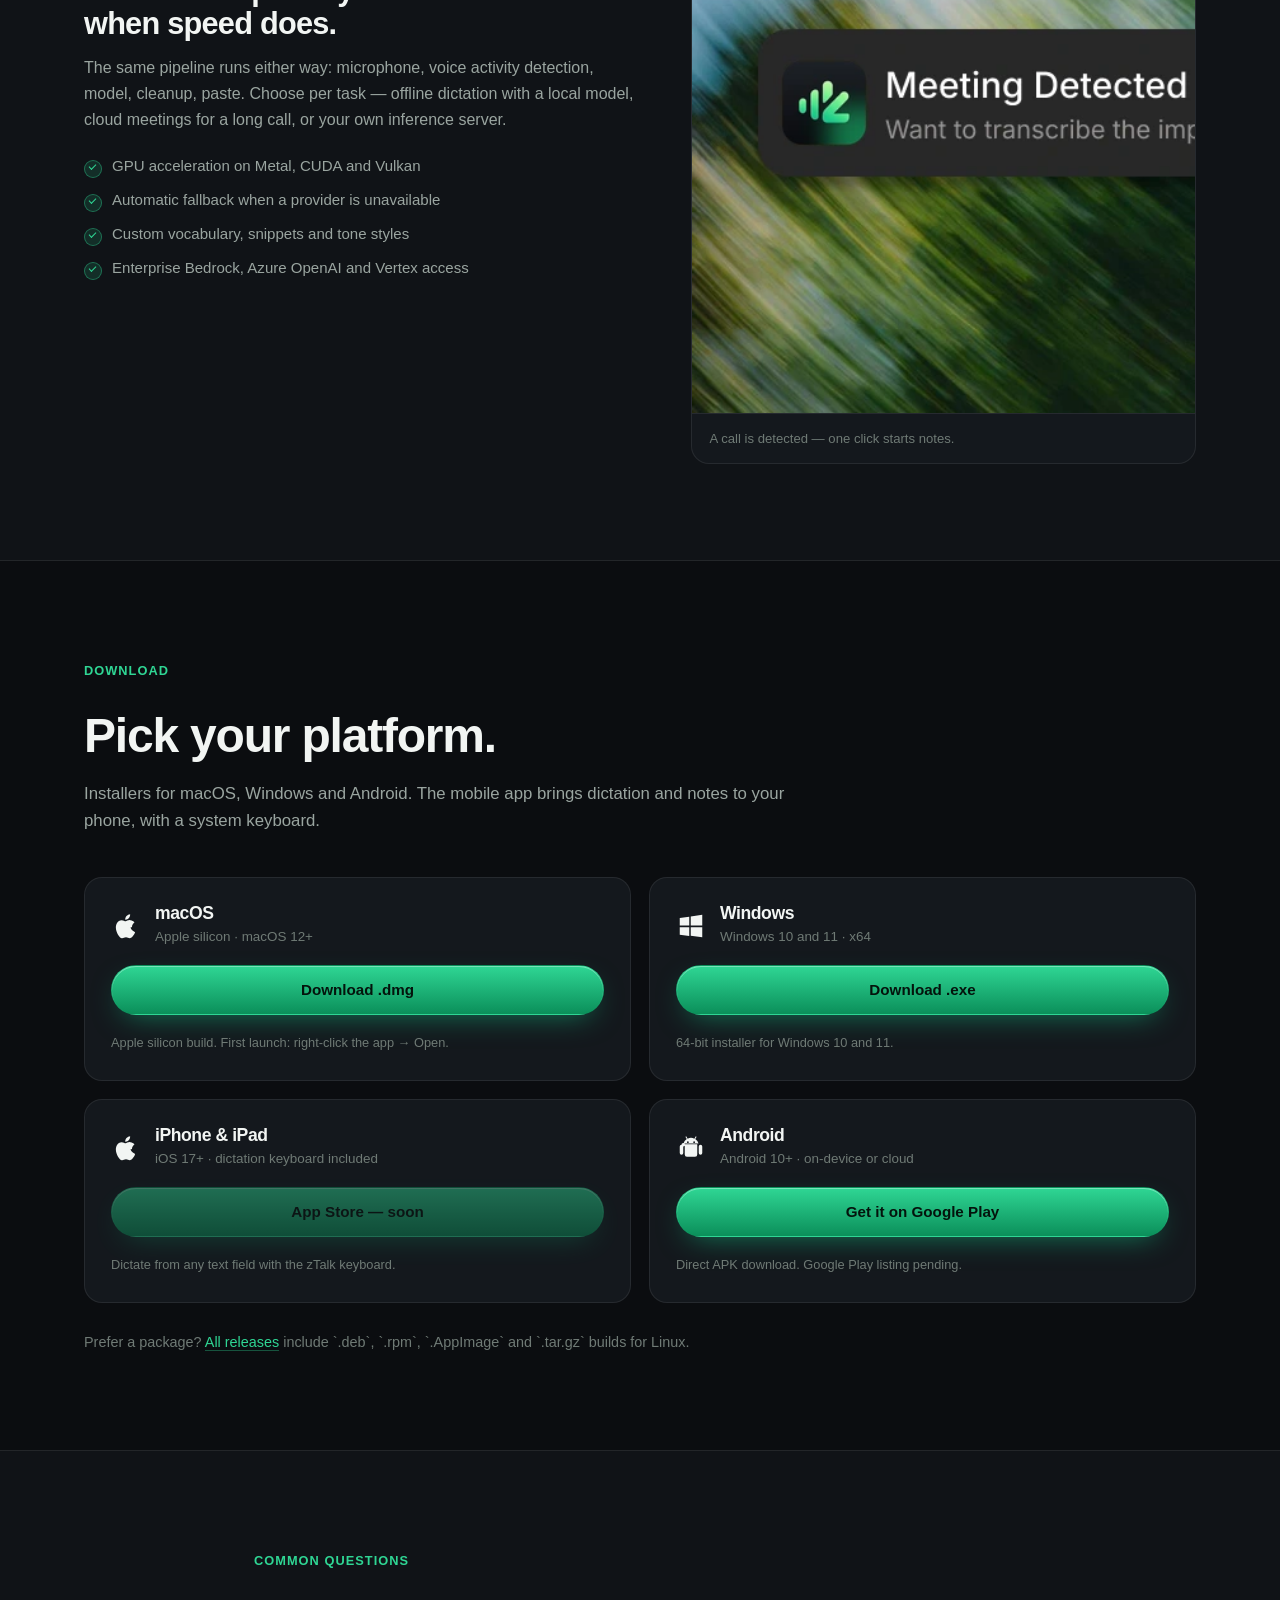
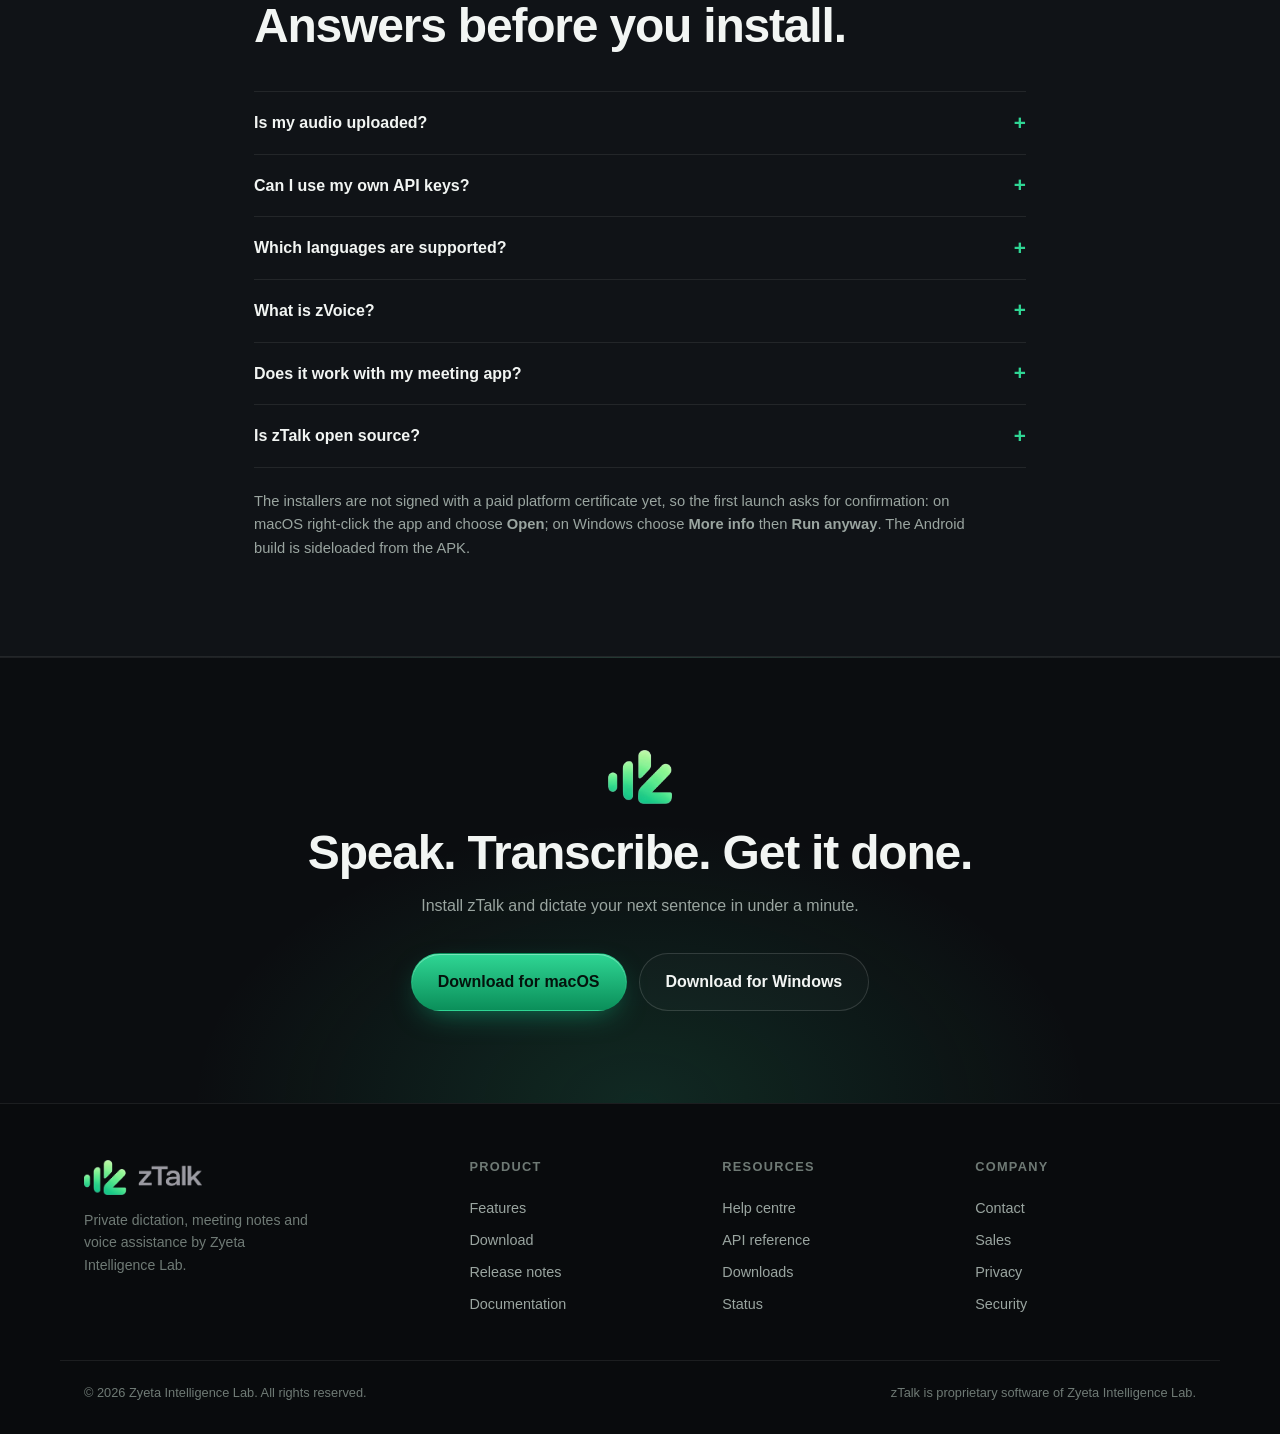
==== commit f6d4fab4: "Explain the first-launch prompt for unsigned installers" ====
--- a/index.html
+++ b/index.html
@@ -18,7 +18,7 @@
     <meta property="og:image" content="assets/icon.png" />
     <link rel="icon" type="image/png" href="assets/icon.png" />
     <link rel="apple-touch-icon" href="assets/icon.png" />
-    <link rel="stylesheet" href="styles.css" />
+    <link rel="stylesheet" href="styles.css?v=2" />
   </head>
   <body>
     <a class="skip" href="#main">Skip to content</a>
@@ -306,8 +306,8 @@
           <p class="eyebrow">Download</p>
           <h2>Pick your platform.</h2>
           <p class="section-lede">
-            The desktop app is a signed installer for macOS and Windows. The mobile app brings
-            dictation and notes to your phone, with a system keyboard.
+            Installers for macOS, Windows and Android. The mobile app brings dictation and
+            notes to your phone, with a system keyboard.
           </p>
 
           <div class="grid-2 downloads">
@@ -326,7 +326,7 @@
               <a class="btn btn-primary btn-block" data-link="mac" href="#" rel="noopener"
                 >Download .dmg</a
               >
-              <p class="card-note">Universal build for Apple silicon and Intel.</p>
+              <p class="card-note">Apple silicon build. First launch: right-click the app → Open.</p>
             </article>
 
             <article class="download-card">
@@ -445,6 +445,13 @@
               </p>
             </details>
           </div>
+          <p class="section-note">
+            The installers are not signed with a paid platform certificate yet, so the first
+            launch asks for confirmation: on macOS right-click the app and choose <em>Open</em>;
+            on Windows choose <em>More info</em> then <em>Run anyway</em>. The Android build is
+            sideloaded from the APK.
+          </p>
+
         </div>
       </section>
 
@@ -500,7 +507,7 @@
       </div>
     </footer>
 
-    <script src="config.js?v=1"></script>
-    <script src="script.js?v=1"></script>
+    <script src="config.js?v=2"></script>
+    <script src="script.js?v=2"></script>
   </body>
 </html>
--- a/styles.css
+++ b/styles.css
@@ -372,6 +372,18 @@
   font-size: 1.05rem;
   margin-top: 18px;
 }
+.section-note {
+  max-width: 720px;
+  color: var(--muted);
+  font-size: 0.92rem;
+  line-height: 1.6;
+  margin-top: 22px;
+}
+.section-note em {
+  color: inherit;
+  font-style: normal;
+  font-weight: 600;
+}
 .section h2 {
   margin-top: 6px;
 }
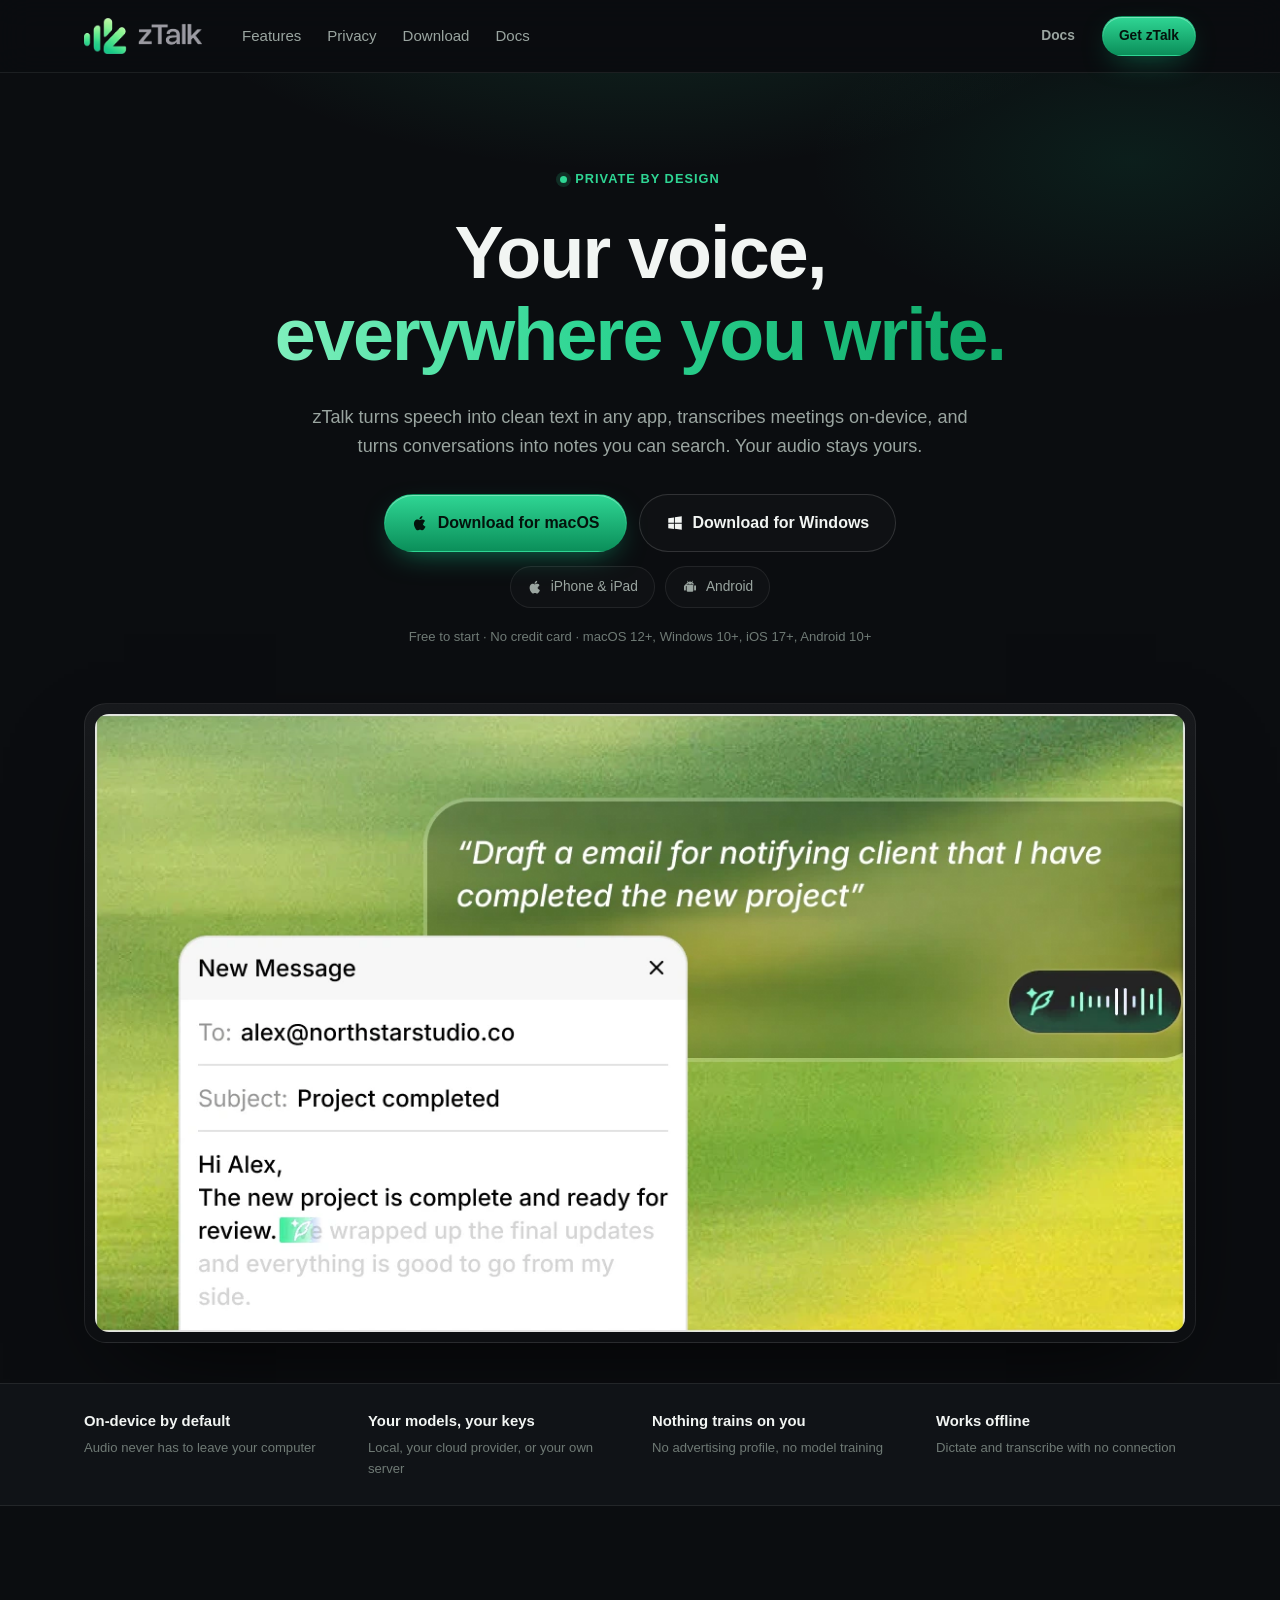
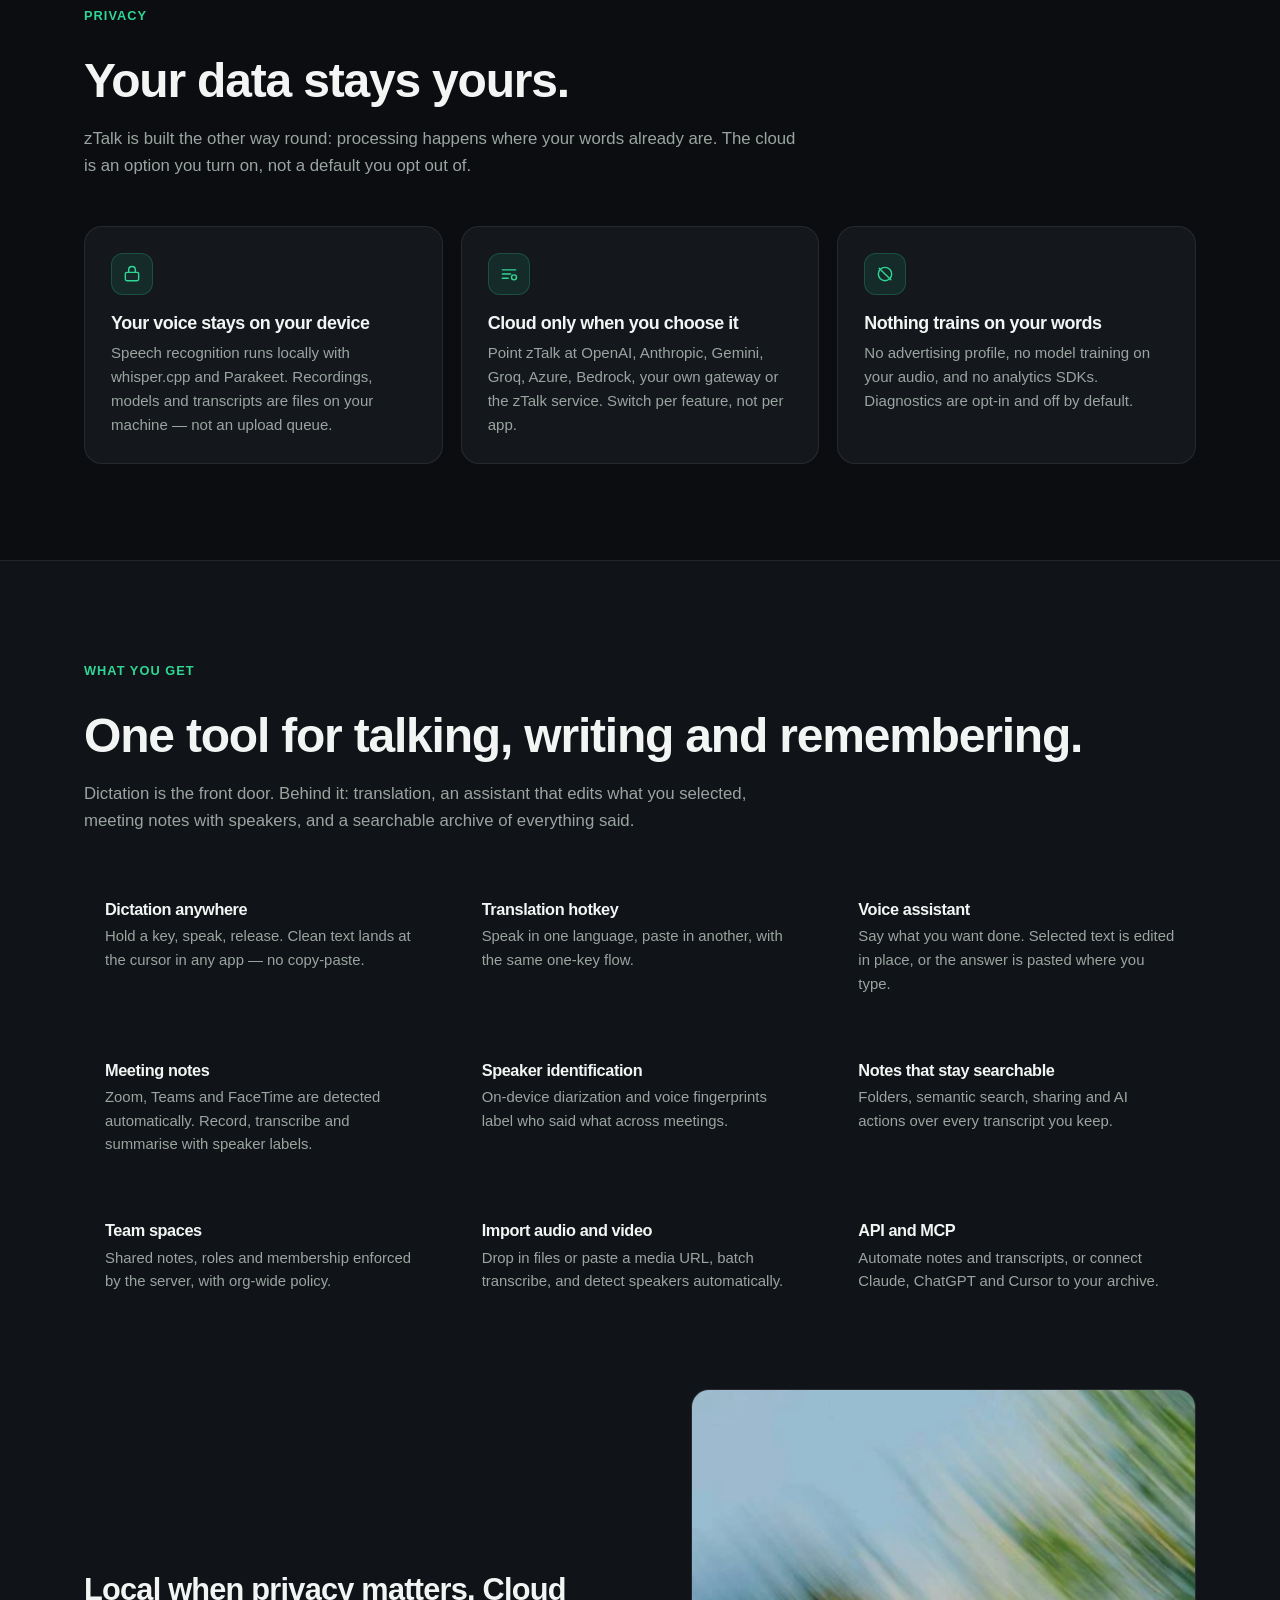
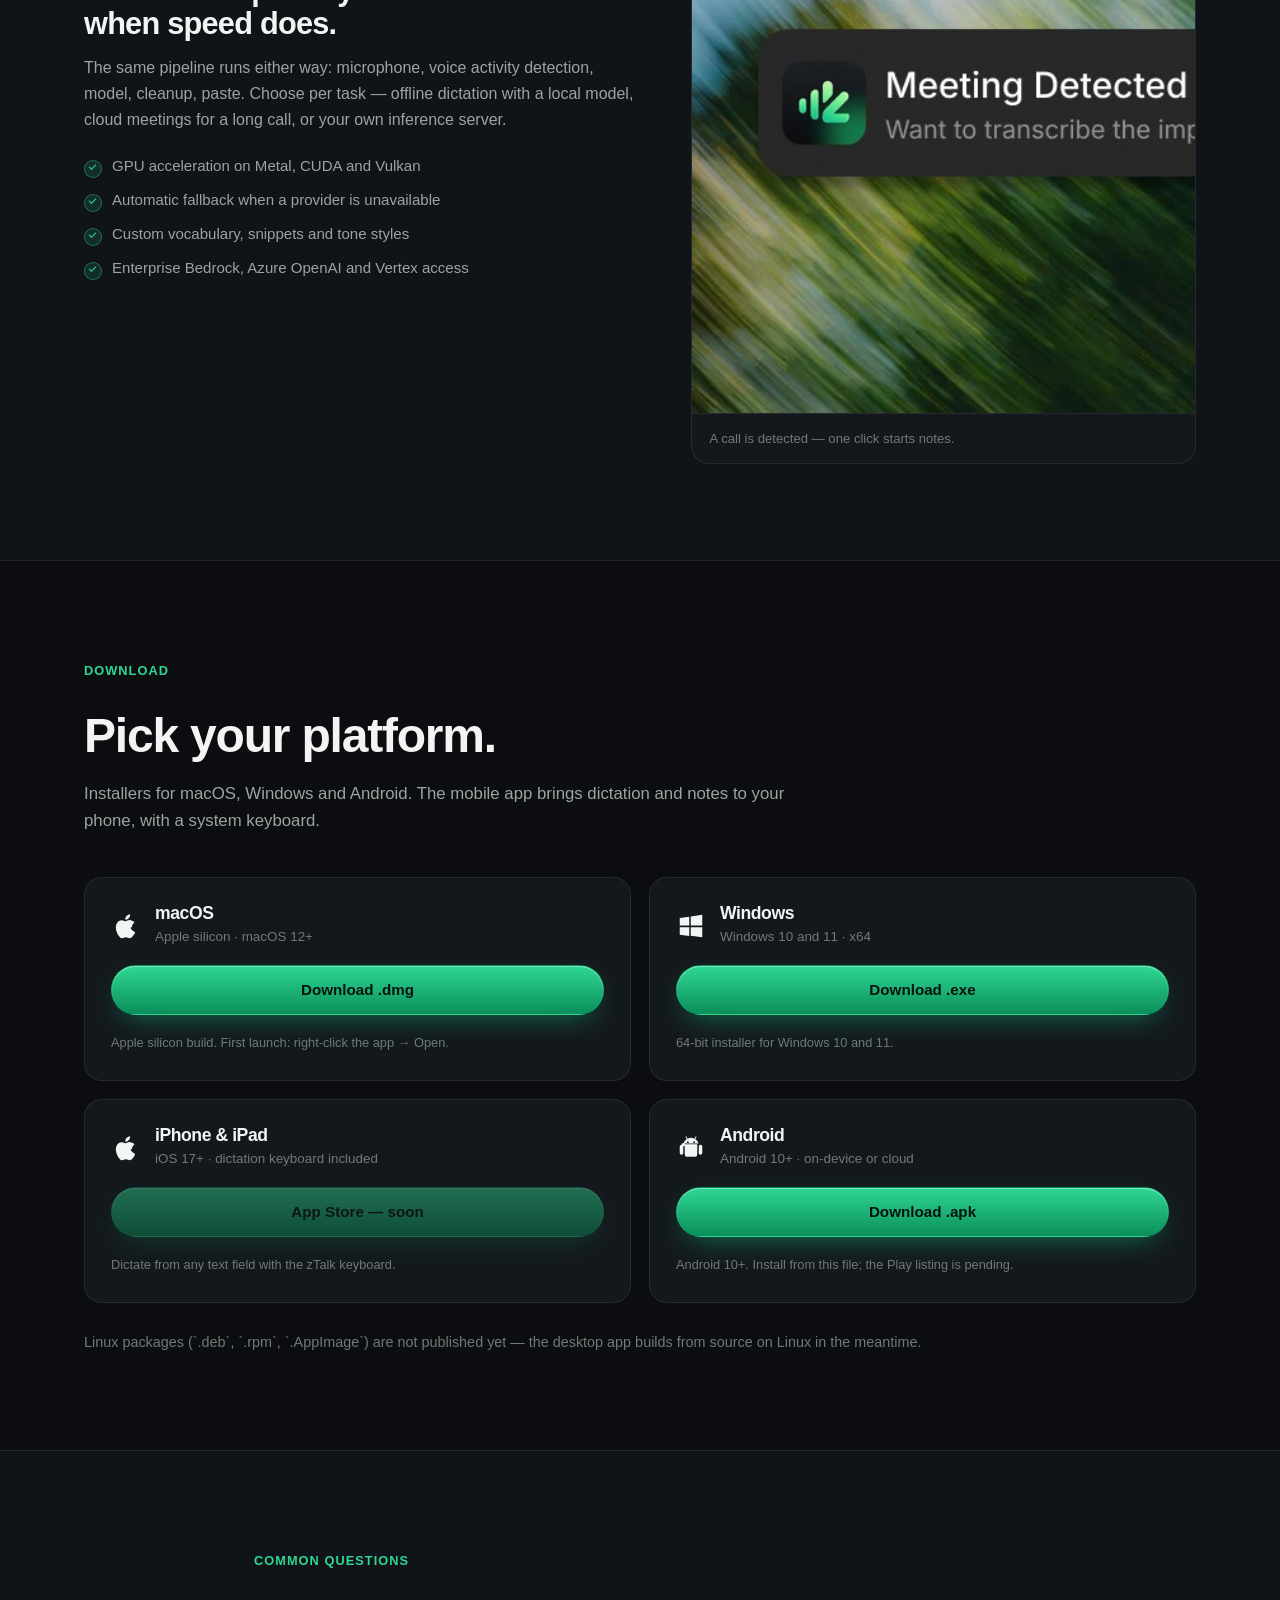
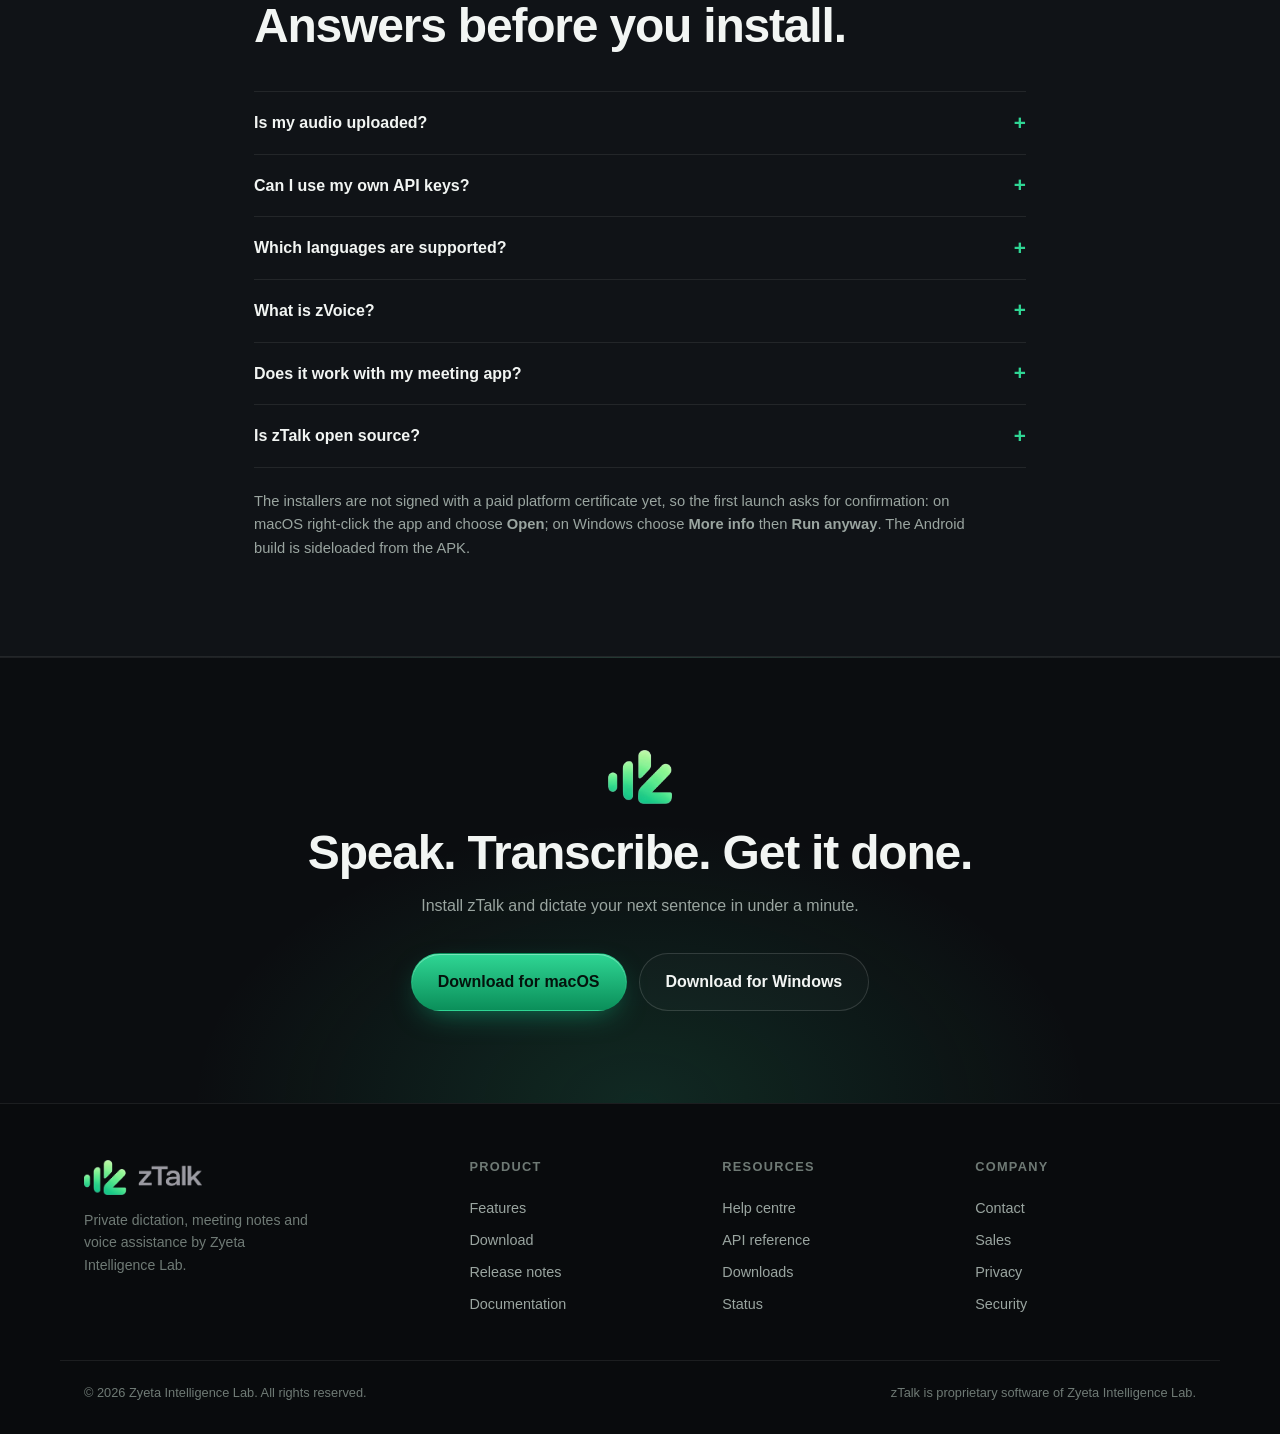
==== commit a77bea31: "Android installs from the APK; drop unpublished Linux claims" ====
--- a/index.html
+++ b/index.html
@@ -18,7 +18,7 @@
     <meta property="og:image" content="assets/icon.png" />
     <link rel="icon" type="image/png" href="assets/icon.png" />
     <link rel="apple-touch-icon" href="assets/icon.png" />
-    <link rel="stylesheet" href="styles.css?v=2" />
+    <link rel="stylesheet" href="styles.css?v=3" />
   </head>
   <body>
     <a class="skip" href="#main">Skip to content</a>
@@ -378,16 +378,14 @@
                 </div>
               </div>
               <a class="btn btn-primary btn-block" data-link="android" href="#" rel="noopener"
-                >Get it on Google Play</a
+                >Download .apk</a
               >
-              <p class="card-note">Direct APK download. Google Play listing pending.</p>
-            </article>
-          </div>
-
+              <p class="card-note">Android 10+. Install from this file; the Play listing is pending.</p>
+            </article>
+          </div>
           <p class="download-foot">
-            Prefer a package?
-            <a data-link="releases" href="#" rel="noopener">All releases</a> include `.deb`, `.rpm`,
-            `.AppImage` and `.tar.gz` builds for Linux.
+            Linux packages (`.deb`, `.rpm`, `.AppImage`) are not published yet — the desktop app
+            builds from source on Linux in the meantime.
           </p>
         </div>
       </section>
@@ -507,7 +505,7 @@
       </div>
     </footer>
 
-    <script src="config.js?v=2"></script>
-    <script src="script.js?v=2"></script>
+    <script src="config.js?v=3"></script>
+    <script src="script.js?v=3"></script>
   </body>
 </html>
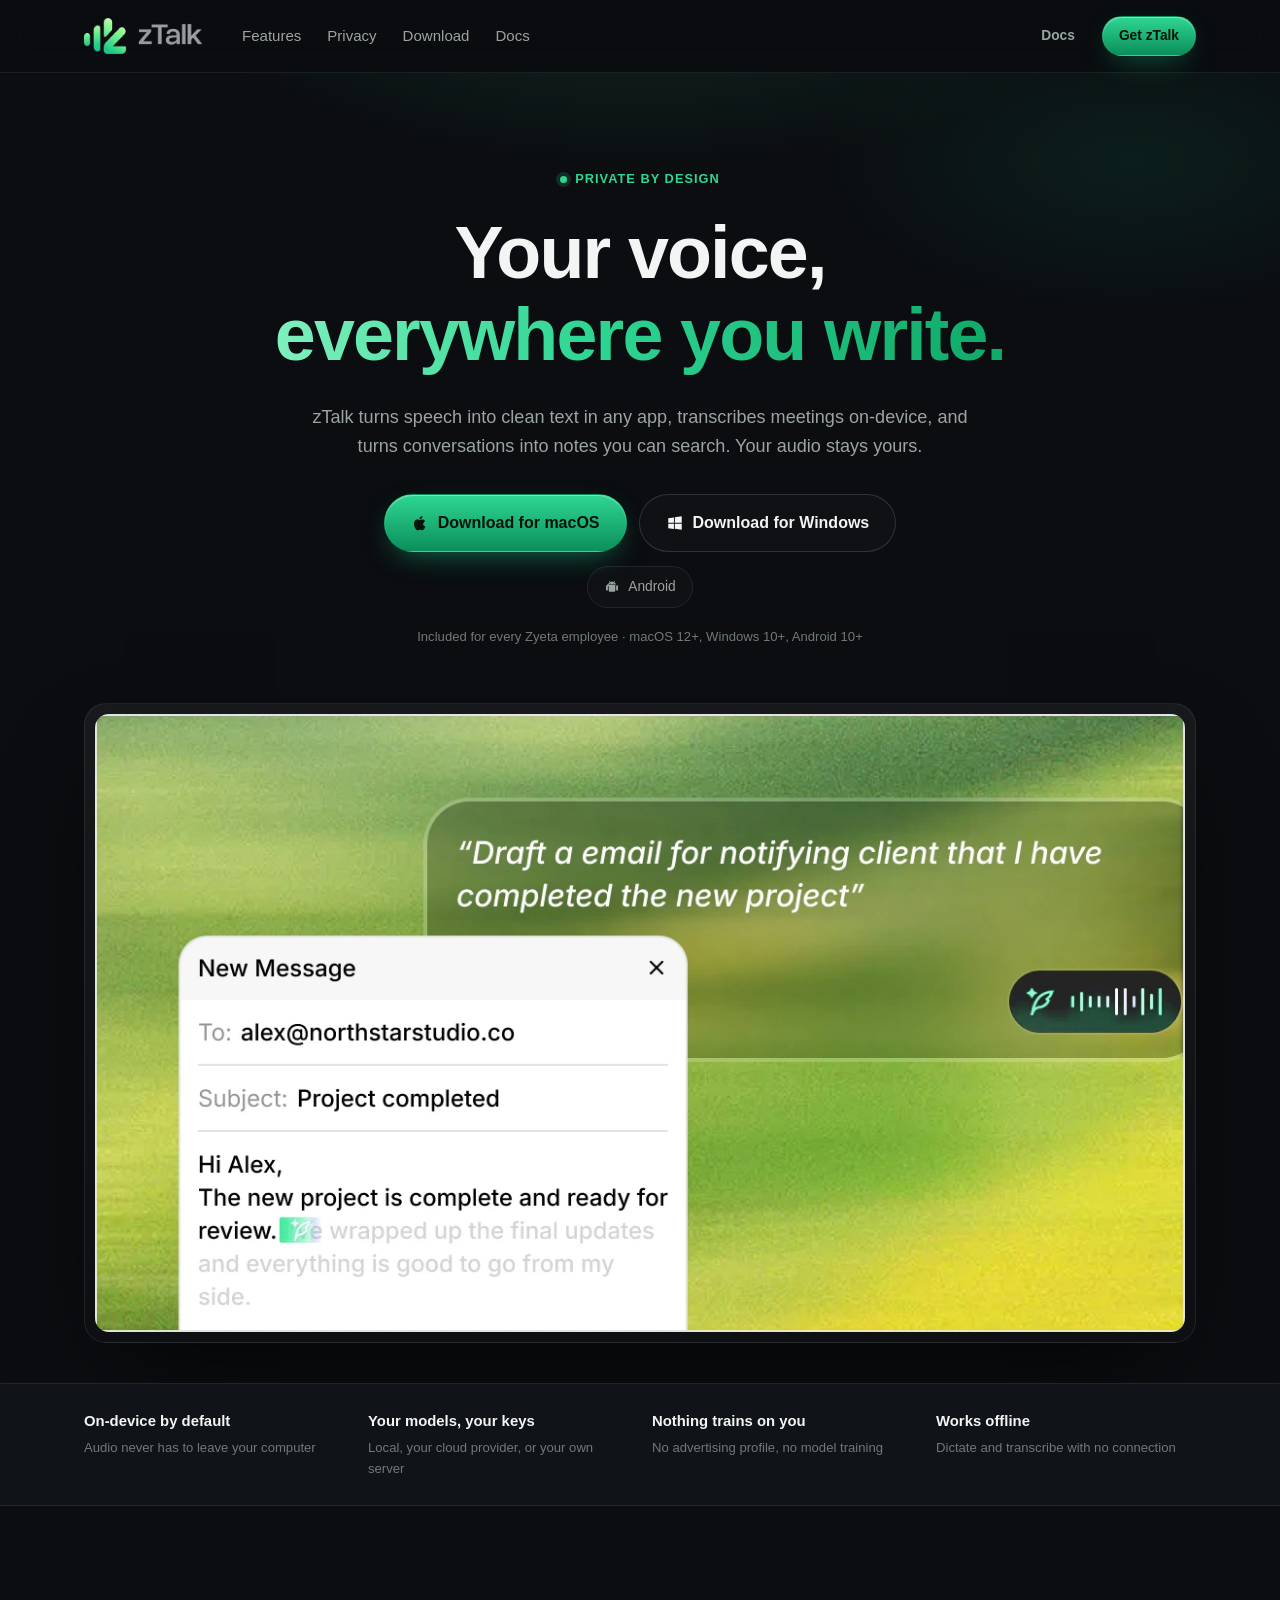
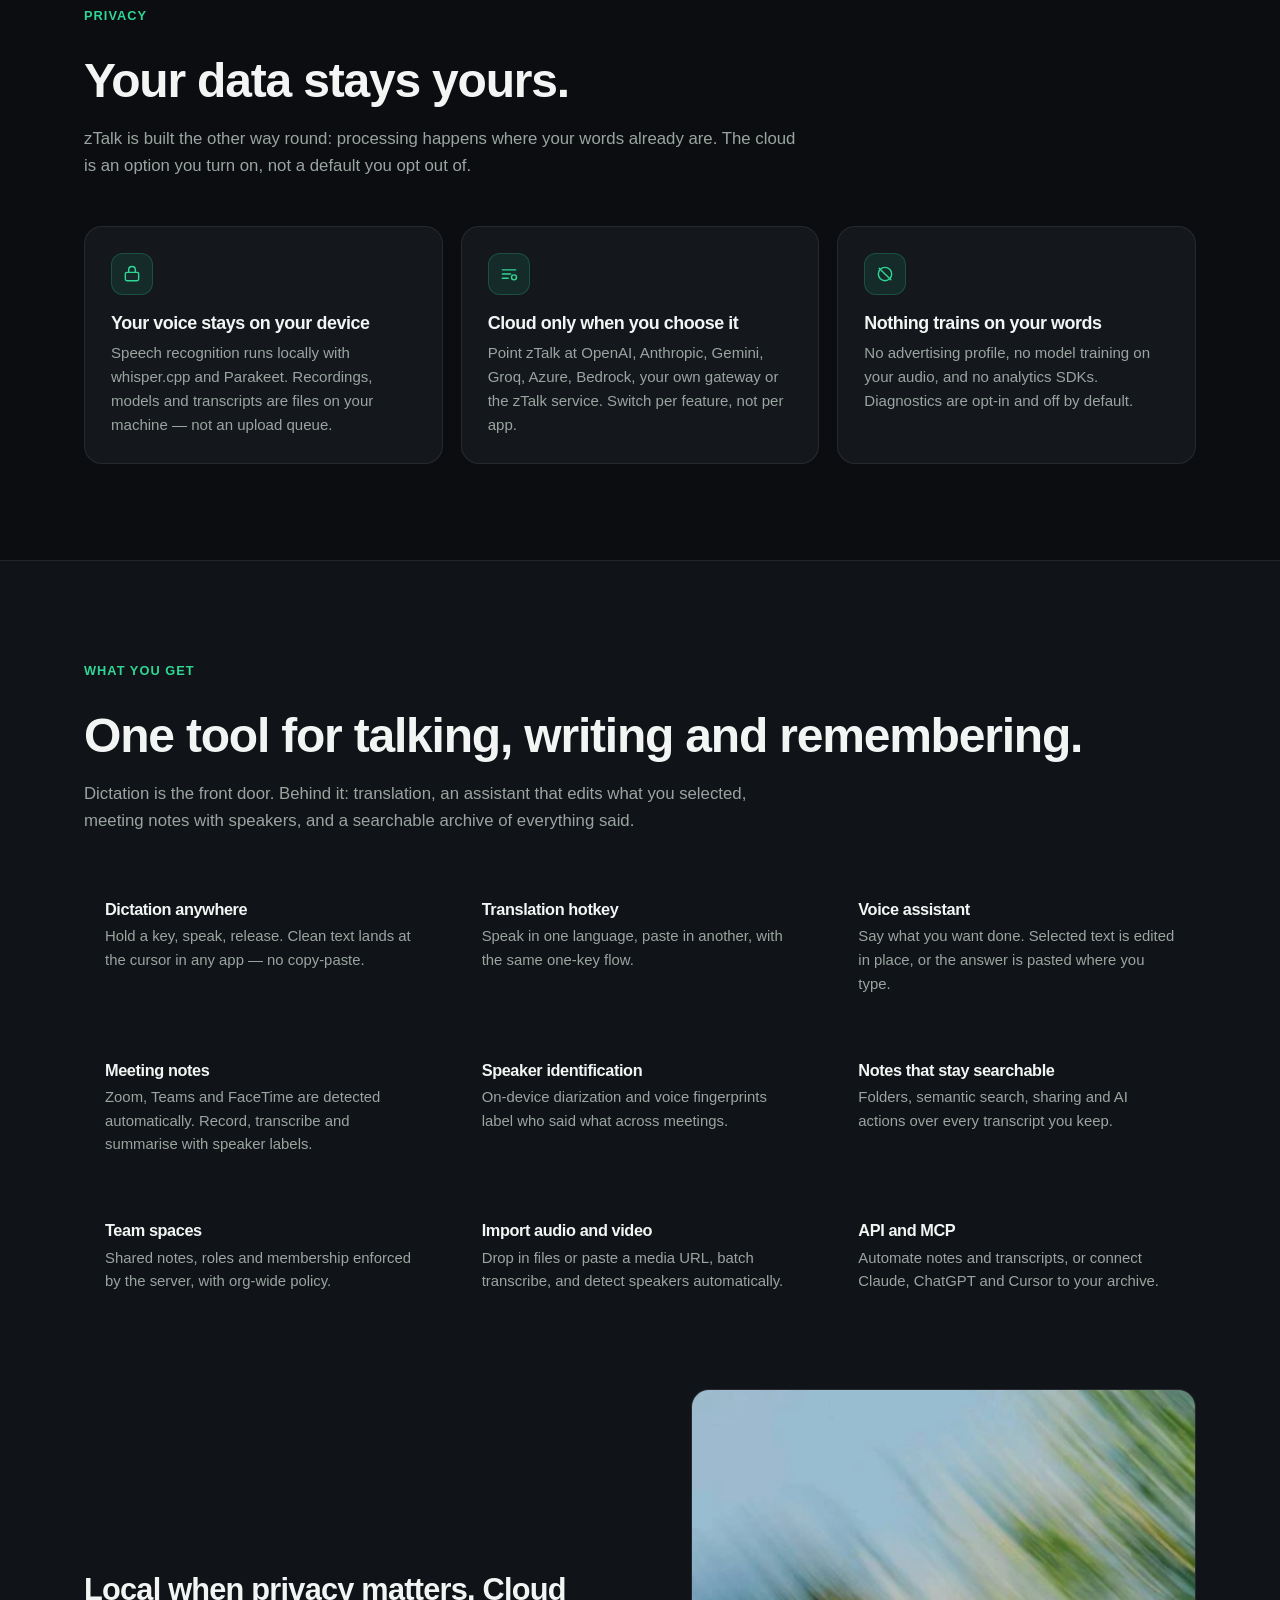
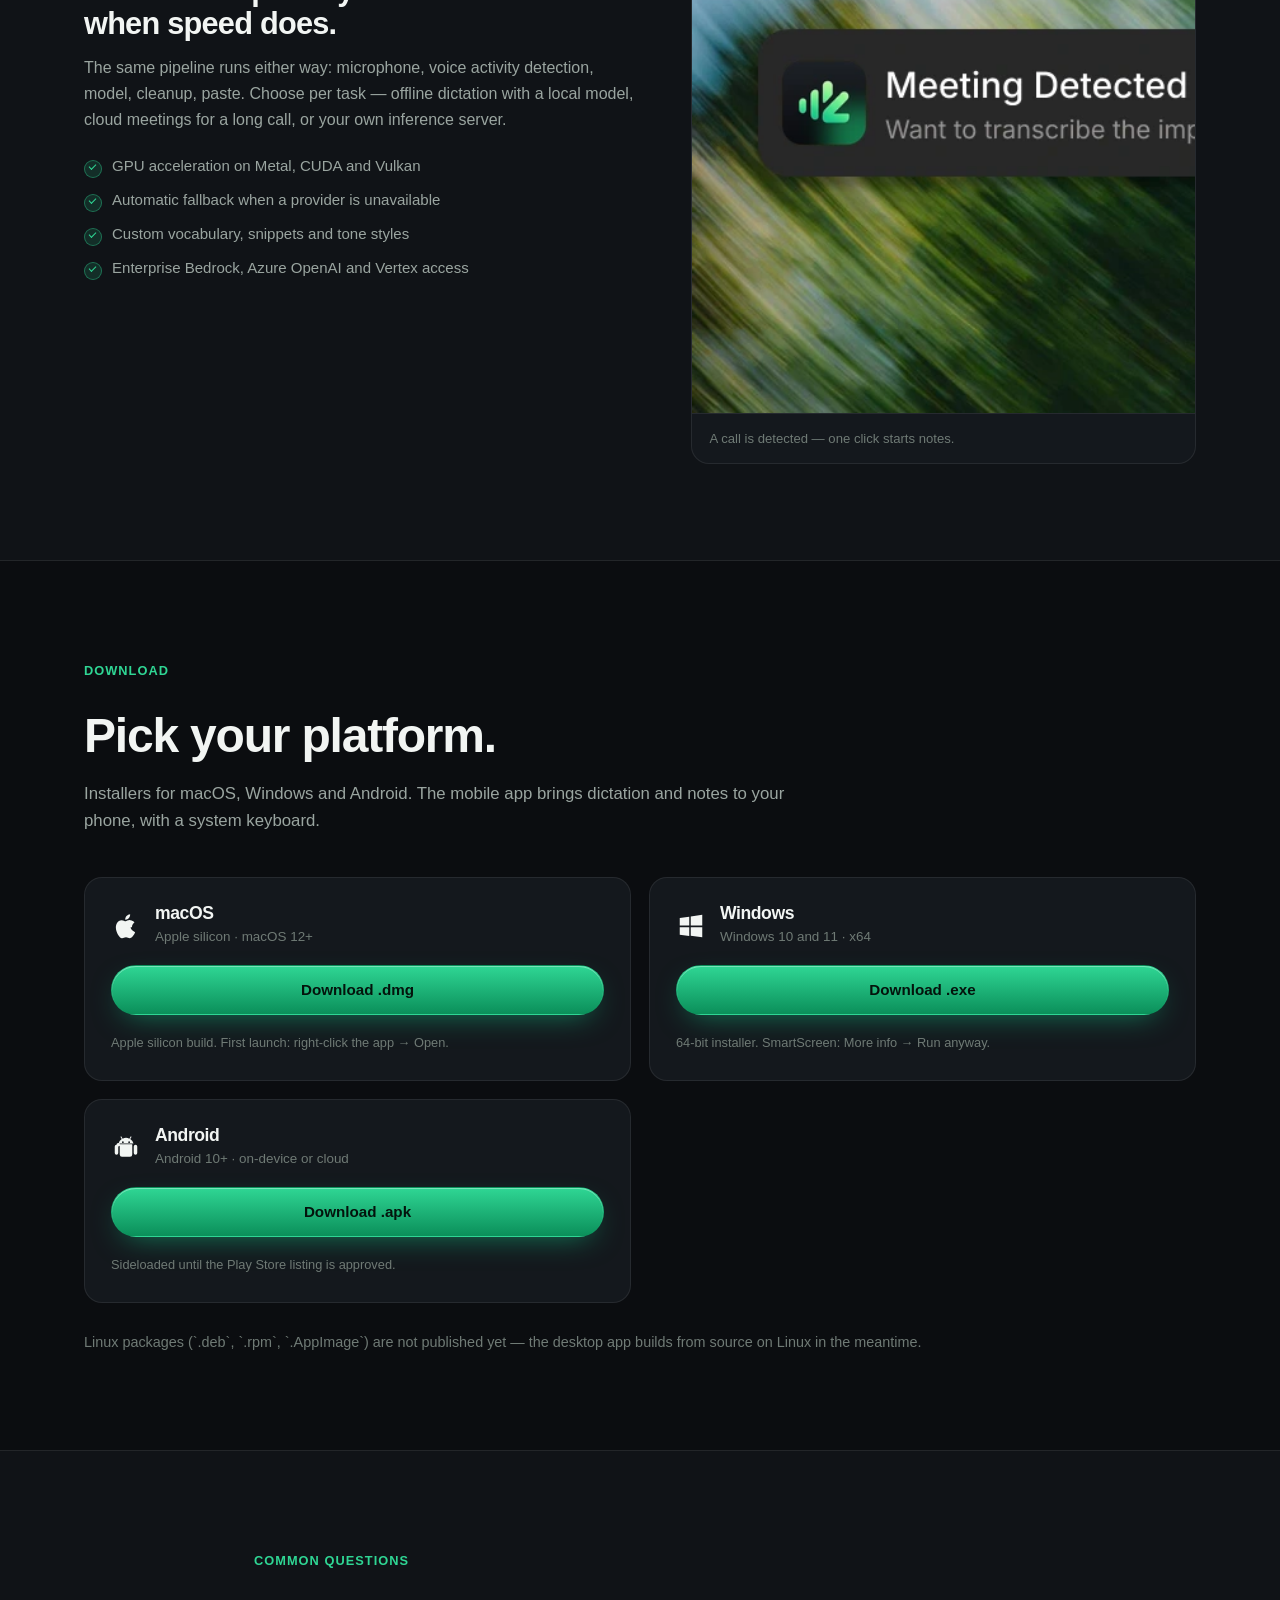
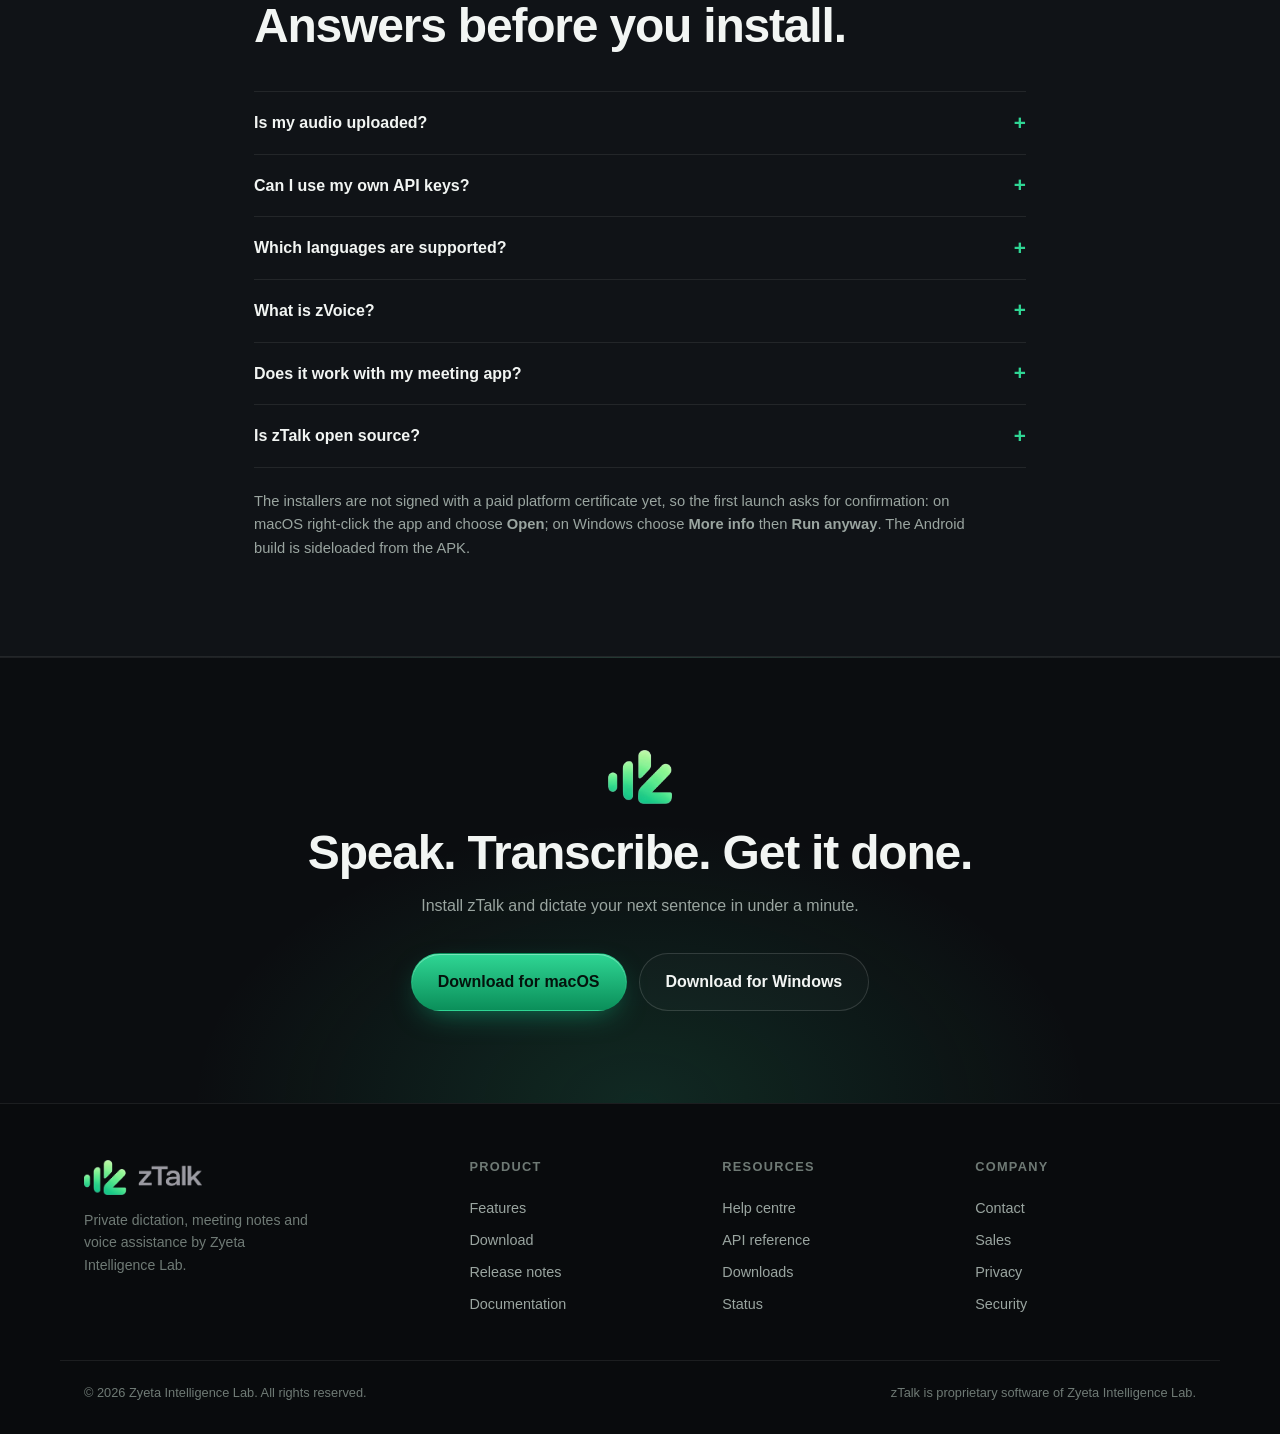
==== commit 3e8faba9: "Add documentation; macOS dmg, Windows exe and Android apk only" ====
--- a/index.html
+++ b/index.html
@@ -6,7 +6,7 @@
     <title>zTalk — Private dictation, meeting notes and voice assistant</title>
     <meta
       name="description"
-      content="zTalk turns speech into clean text in any app, transcribes meetings on-device, and turns conversations into notes. Private by default, for macOS, Windows, iOS and Android."
+      content="zTalk turns speech into clean text in any app, transcribes meetings on-device, and turns conversations into notes. Private by default, for macOS, Windows and Android."
     />
     <meta name="theme-color" content="#0b0d10" />
     <meta property="og:title" content="zTalk — Speak. Transcribe. Get it done." />
@@ -91,14 +91,6 @@
           </div>
 
           <div class="mobile-cta-row">
-            <a class="chip" data-link="ios" href="#" rel="noopener">
-              <svg viewBox="0 0 24 24" aria-hidden="true">
-                <path
-                  d="M16.7 12.9c0-2.4 2-3.6 2.1-3.7-1.1-1.7-2.9-1.9-3.5-1.9-1.5-.2-2.9.9-3.6.9-.7 0-1.9-.9-3.1-.9-1.6 0-3.1.9-3.9 2.4-1.7 2.9-.4 7.2 1.2 9.6.8 1.2 1.7 2.5 3 2.4 1.2 0 1.7-.8 3.1-.8 1.4 0 1.8.8 3.1.8 1.3 0 2.1-1.2 2.9-2.3.9-1.3 1.3-2.6 1.3-2.7-.1 0-3.6-1.4-3.6-3.8zM14.3 5.6c.7-.8 1.1-2 1-3.1-1 .1-2.2.7-2.9 1.5-.6.7-1.2 1.9-1 3 1.1.1 2.2-.6 2.9-1.4z"
-                />
-              </svg>
-              iPhone &amp; iPad
-            </a>
             <a class="chip" data-link="android" href="#" rel="noopener">
               <svg viewBox="0 0 24 24" aria-hidden="true">
                 <path
@@ -110,7 +102,7 @@
           </div>
 
           <p class="fineprint">
-            Free to start · No credit card · macOS 12+, Windows 10+, iOS 17+, Android 10+
+            Included for every Zyeta employee · macOS 12+, Windows 10+, Android 10+
           </p>
         </div>
 
@@ -326,7 +318,9 @@
               <a class="btn btn-primary btn-block" data-link="mac" href="#" rel="noopener"
                 >Download .dmg</a
               >
-              <p class="card-note">Apple silicon build. First launch: right-click the app → Open.</p>
+              <p class="card-note">
+                Apple silicon build. First launch: right-click the app → Open.
+              </p>
             </article>
 
             <article class="download-card">
@@ -344,25 +338,7 @@
               <a class="btn btn-primary btn-block" data-link="windows" href="#" rel="noopener"
                 >Download .exe</a
               >
-              <p class="card-note">64-bit installer for Windows 10 and 11.</p>
-            </article>
-
-            <article class="download-card">
-              <div class="platform-head">
-                <svg viewBox="0 0 24 24" aria-hidden="true">
-                  <path
-                    d="M16.7 12.9c0-2.4 2-3.6 2.1-3.7-1.1-1.7-2.9-1.9-3.5-1.9-1.5-.2-2.9.9-3.6.9-.7 0-1.9-.9-3.1-.9-1.6 0-3.1.9-3.9 2.4-1.7 2.9-.4 7.2 1.2 9.6.8 1.2 1.7 2.5 3 2.4 1.2 0 1.7-.8 3.1-.8 1.4 0 1.8.8 3.1.8 1.3 0 2.1-1.2 2.9-2.3.9-1.3 1.3-2.6 1.3-2.7-.1 0-3.6-1.4-3.6-3.8zM14.3 5.6c.7-.8 1.1-2 1-3.1-1 .1-2.2.7-2.9 1.5-.6.7-1.2 1.9-1 3 1.1.1 2.2-.6 2.9-1.4z"
-                  />
-                </svg>
-                <div>
-                  <h3>iPhone &amp; iPad</h3>
-                  <p>iOS 17+ · dictation keyboard included</p>
-                </div>
-              </div>
-              <a class="btn btn-primary btn-block" data-link="ios" href="#" rel="noopener"
-                >Open the App Store</a
-              >
-              <p class="card-note">Dictate from any text field with the zTalk keyboard.</p>
+              <p class="card-note">64-bit installer. SmartScreen: More info → Run anyway.</p>
             </article>
 
             <article class="download-card">
@@ -380,9 +356,12 @@
               <a class="btn btn-primary btn-block" data-link="android" href="#" rel="noopener"
                 >Download .apk</a
               >
-              <p class="card-note">Android 10+. Install from this file; the Play listing is pending.</p>
-            </article>
-          </div>
+              <p class="card-note">
+                Sideloaded until the Play Store listing is approved.
+              </p>
+            </article>
+          </div>
+
           <p class="download-foot">
             Linux packages (`.deb`, `.rpm`, `.AppImage`) are not published yet — the desktop app
             builds from source on Linux in the meantime.
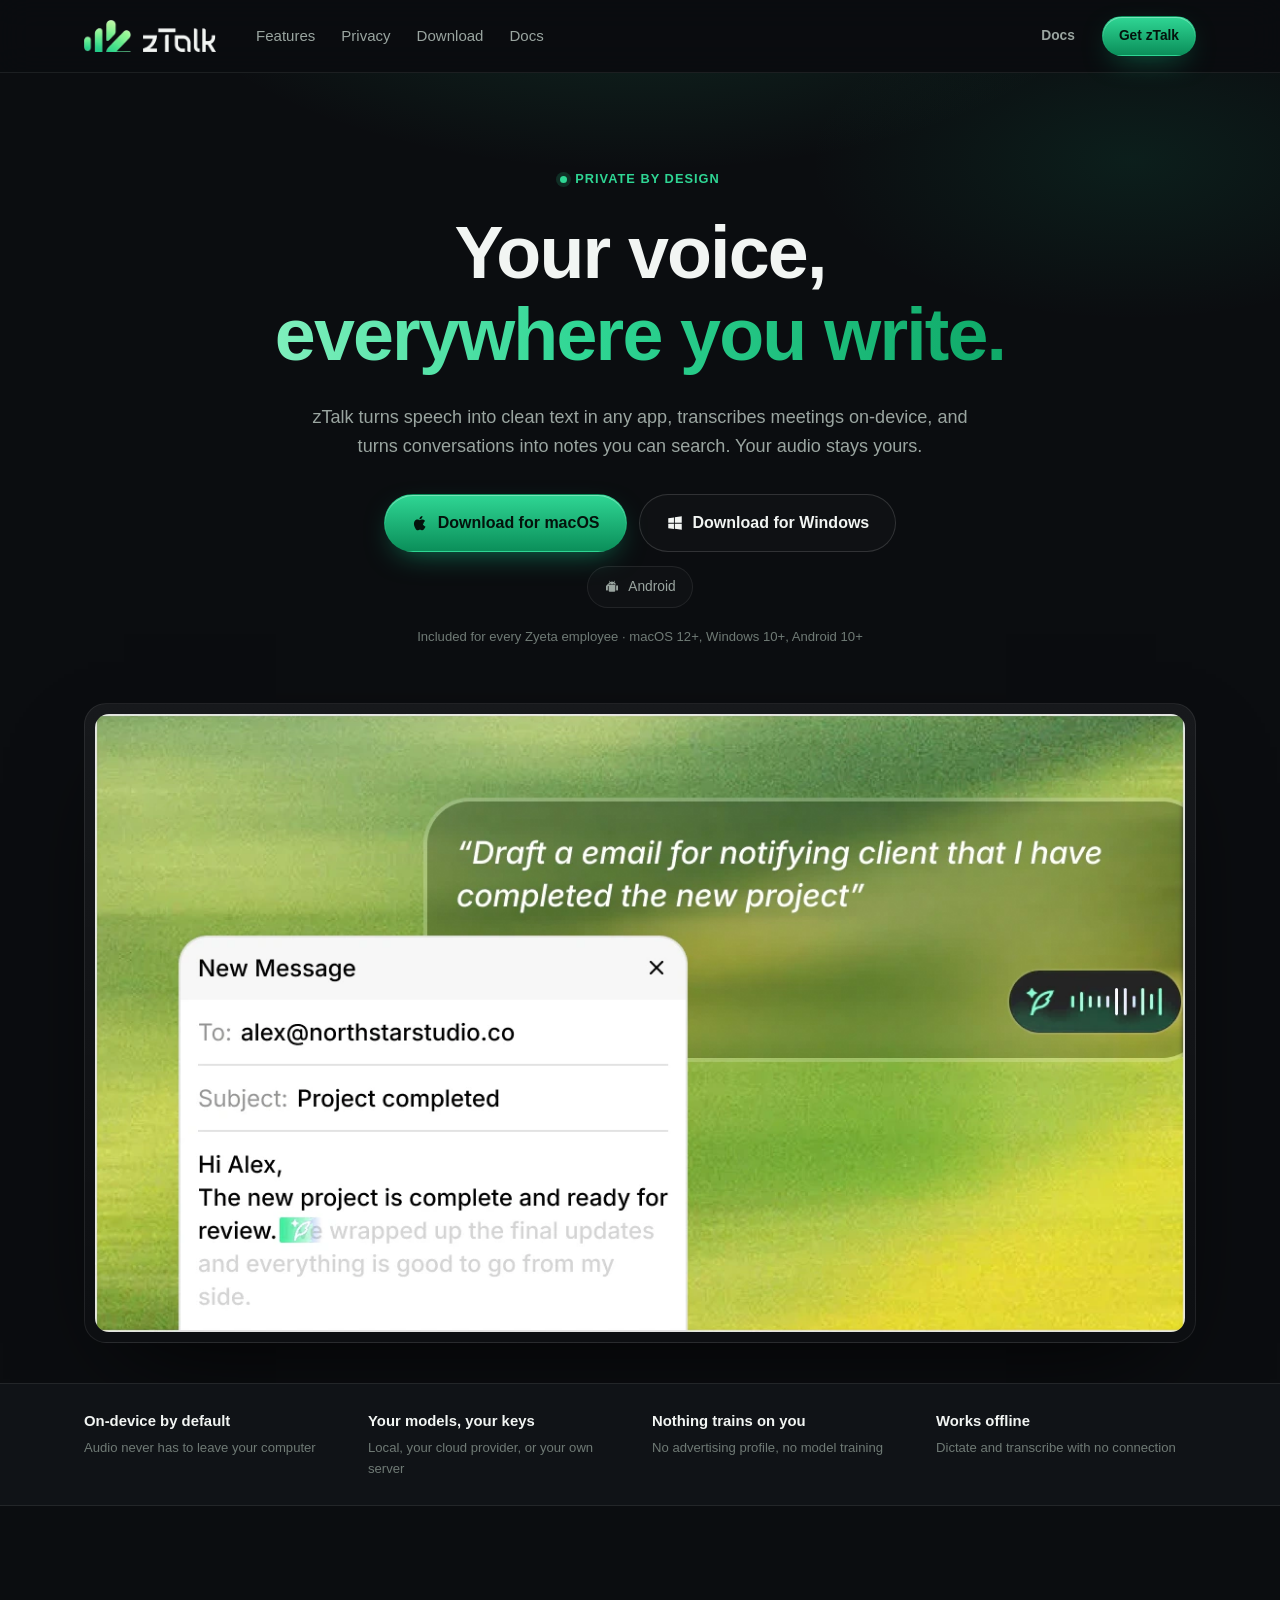
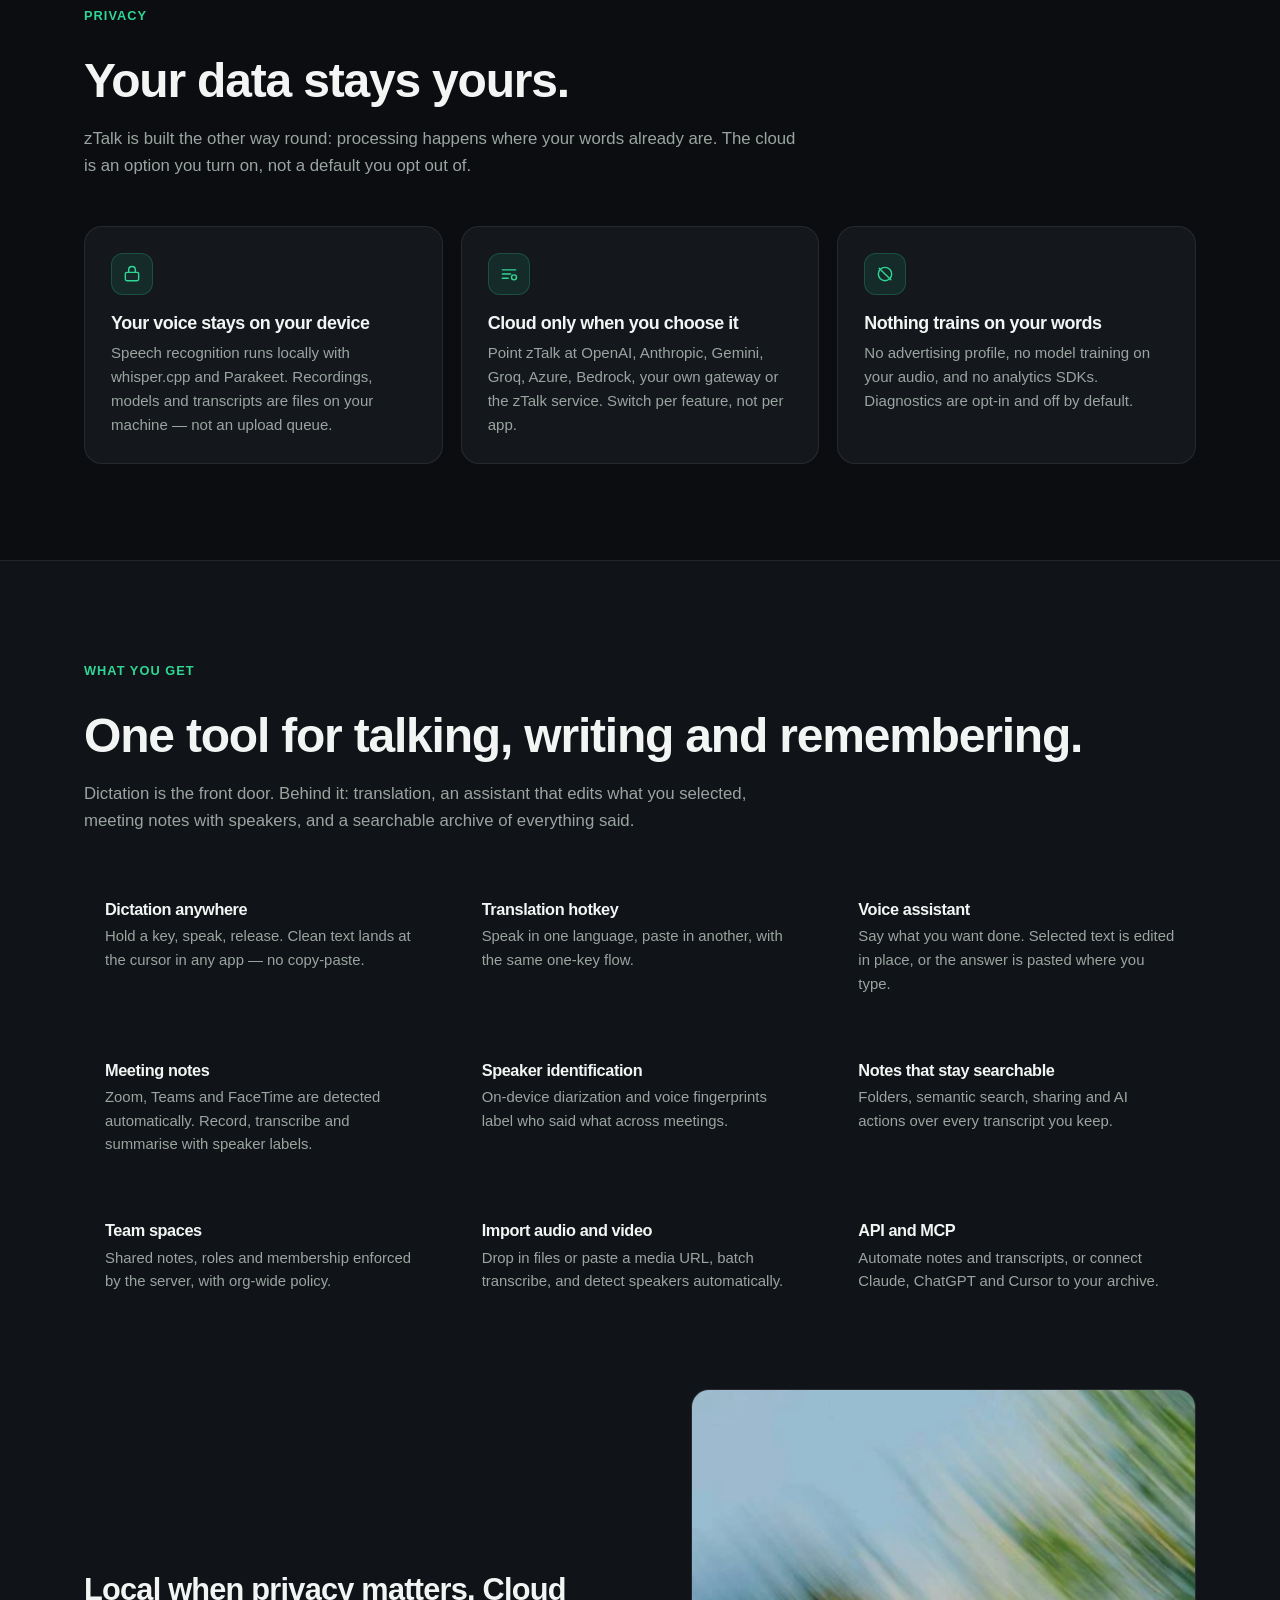
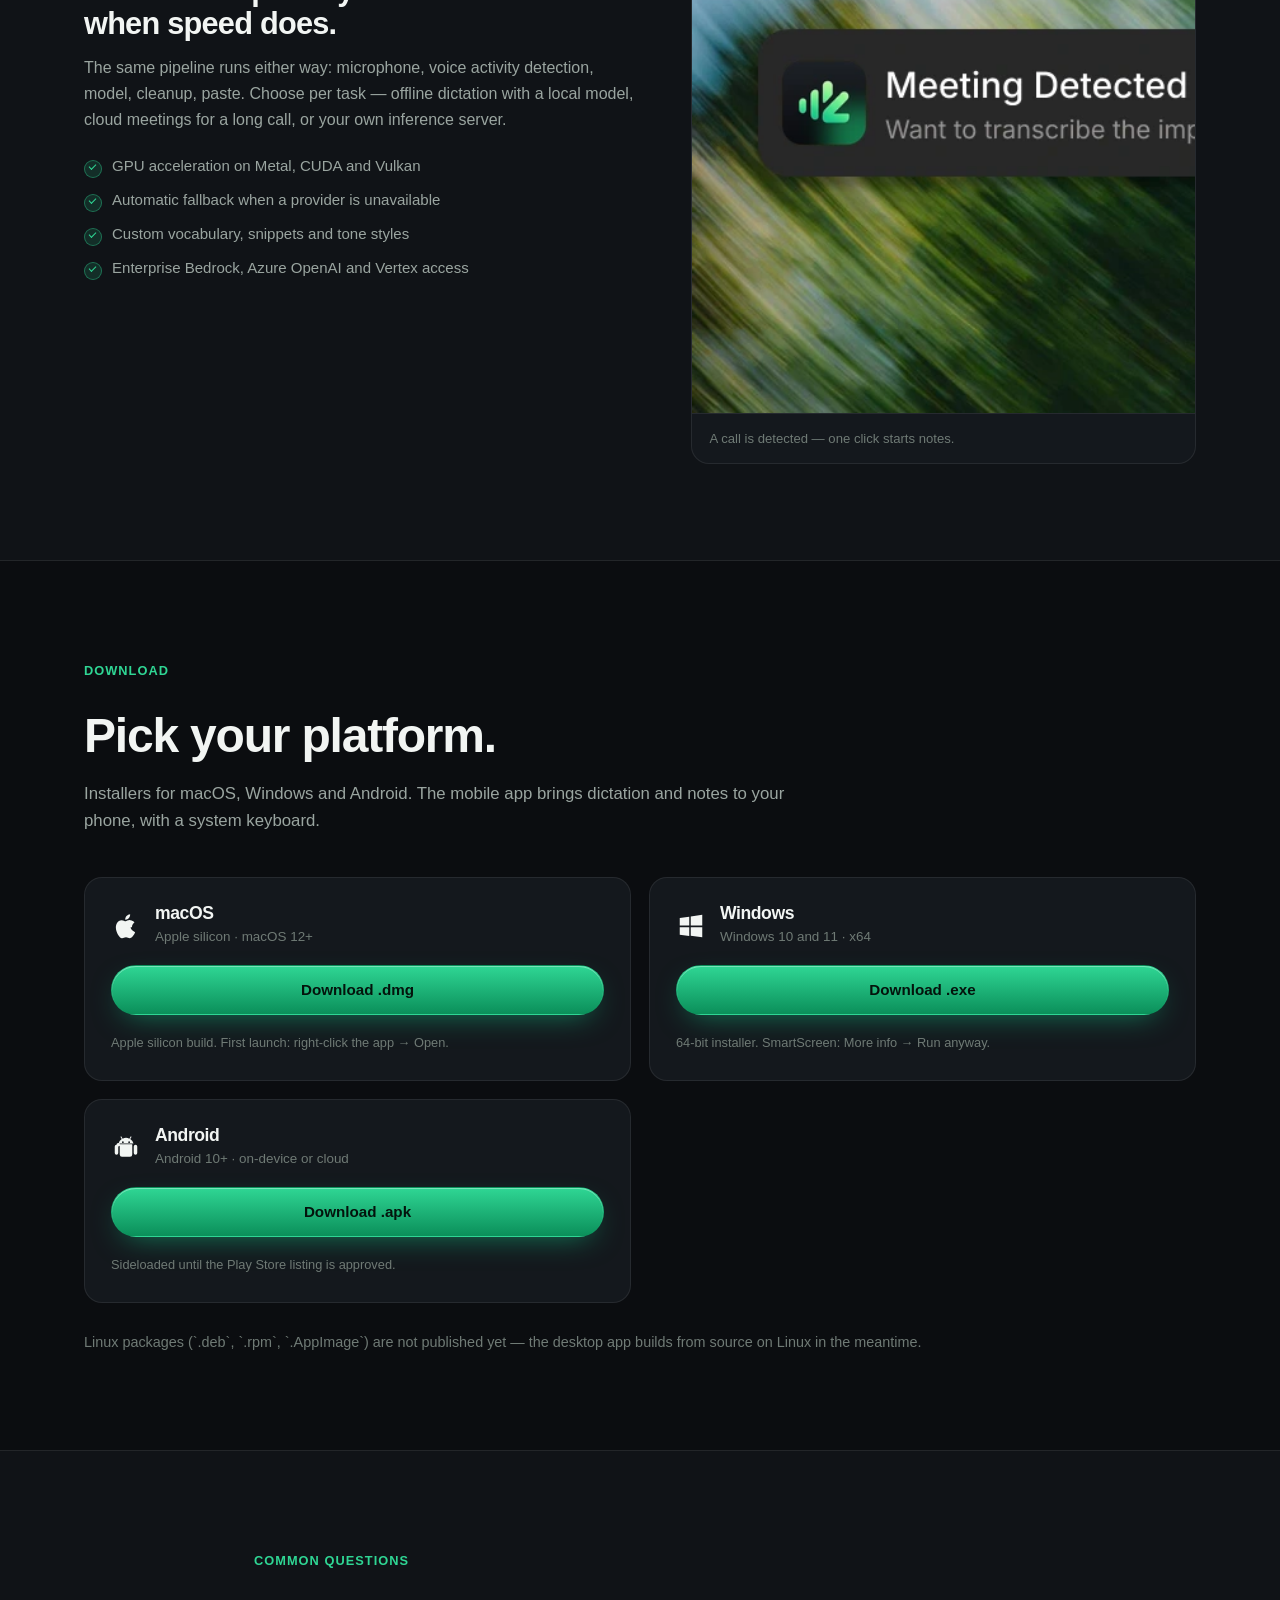
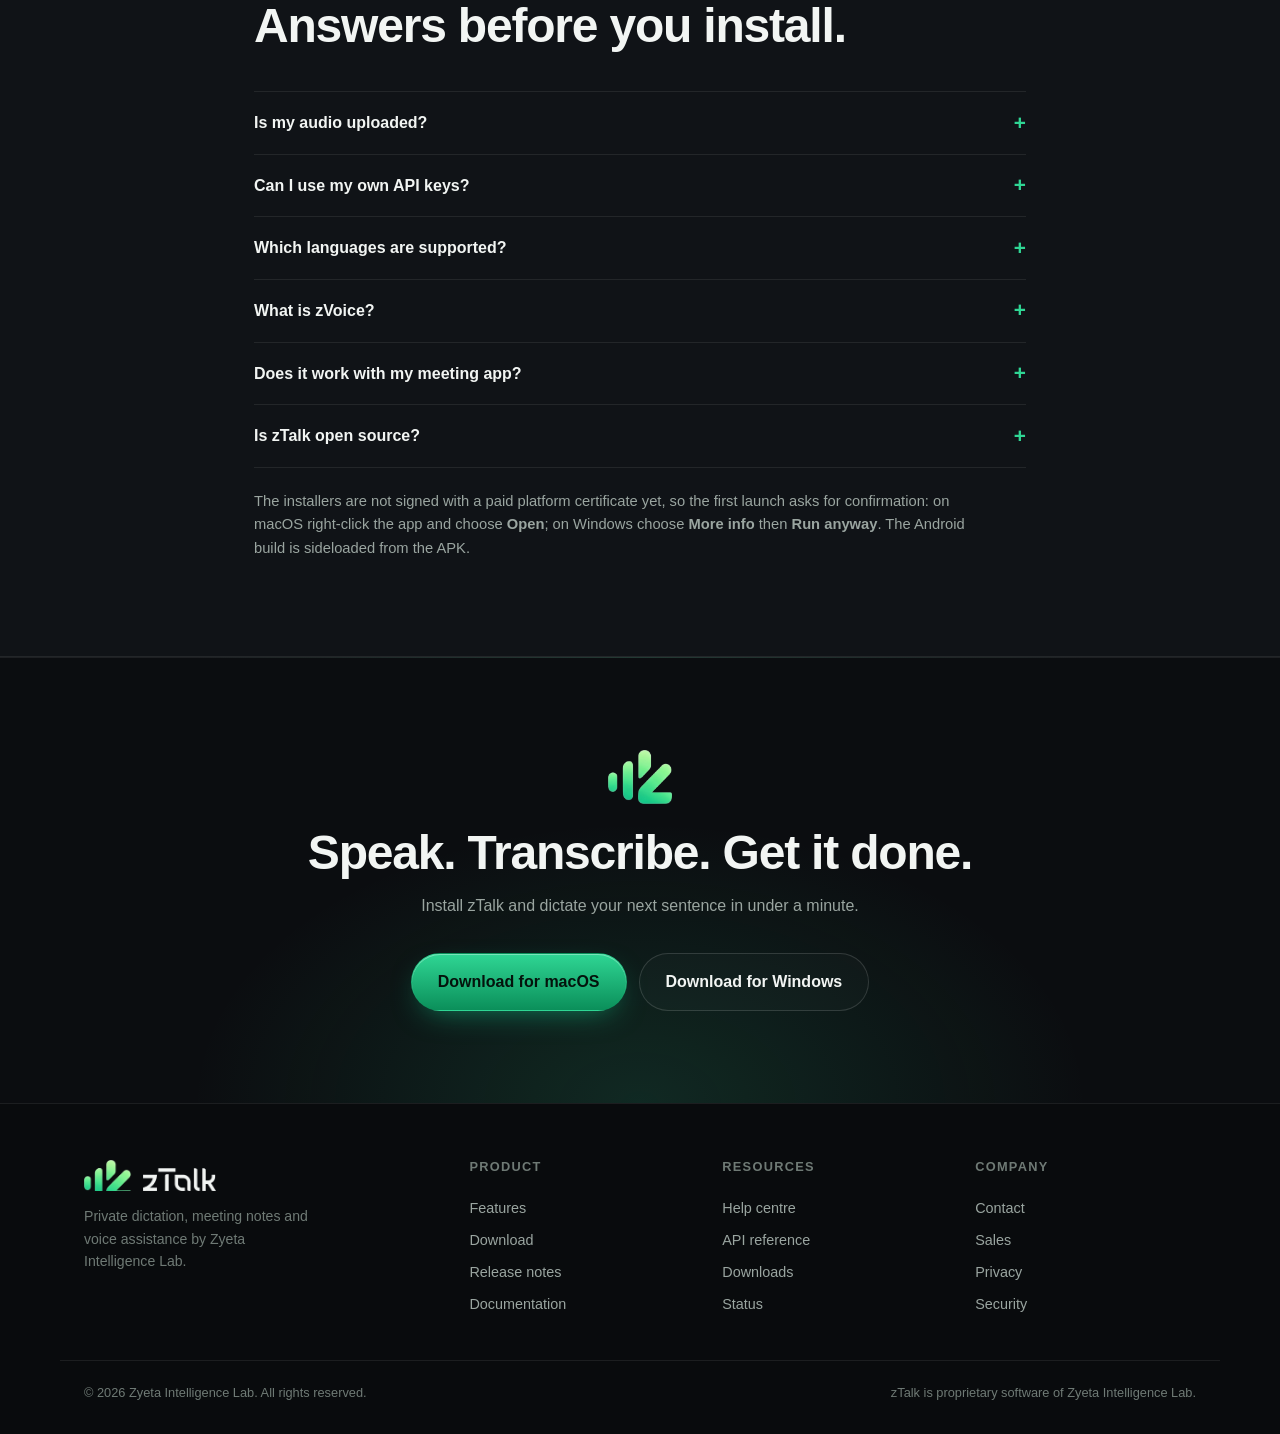
==== commit 59f9f289: "Website: new zTalk wordmark, downloads at 1.0.32" ====
--- a/index.html
+++ b/index.html
@@ -18,7 +18,7 @@
     <meta property="og:image" content="assets/icon.png" />
     <link rel="icon" type="image/png" href="assets/icon.png" />
     <link rel="apple-touch-icon" href="assets/icon.png" />
-    <link rel="stylesheet" href="styles.css?v=3" />
+    <link rel="stylesheet" href="styles.css?v=4" />
   </head>
   <body>
     <a class="skip" href="#main">Skip to content</a>
@@ -26,7 +26,7 @@
     <header class="site-header" id="top">
       <div class="wrap header-inner">
         <a class="brand" href="#top" aria-label="zTalk home">
-          <img src="assets/logo.png" alt="zTalk" width="128" height="38" />
+          <img src="assets/logo.png?v=2" alt="zTalk" width="132" height="32" />
         </a>
         <nav class="nav" aria-label="Primary">
           <a href="#features">Features</a>
@@ -453,7 +453,7 @@
     <footer class="site-footer">
       <div class="wrap footer-grid">
         <div class="footer-brand">
-          <img src="assets/logo.png" alt="zTalk" width="128" height="38" />
+          <img src="assets/logo.png?v=2" alt="zTalk" width="132" height="32" />
           <p>Private dictation, meeting notes and voice assistance by Zyeta Intelligence Lab.</p>
         </div>
         <div>
--- a/styles.css
+++ b/styles.css
@@ -115,7 +115,7 @@
 }
 
 .brand img {
-  width: 118px;
+  width: 132px;
   height: auto;
 }
 
@@ -650,7 +650,7 @@
   gap: 32px;
 }
 .footer-brand img {
-  width: 118px;
+  width: 132px;
 }
 .footer-brand p {
   color: var(--muted-2);
